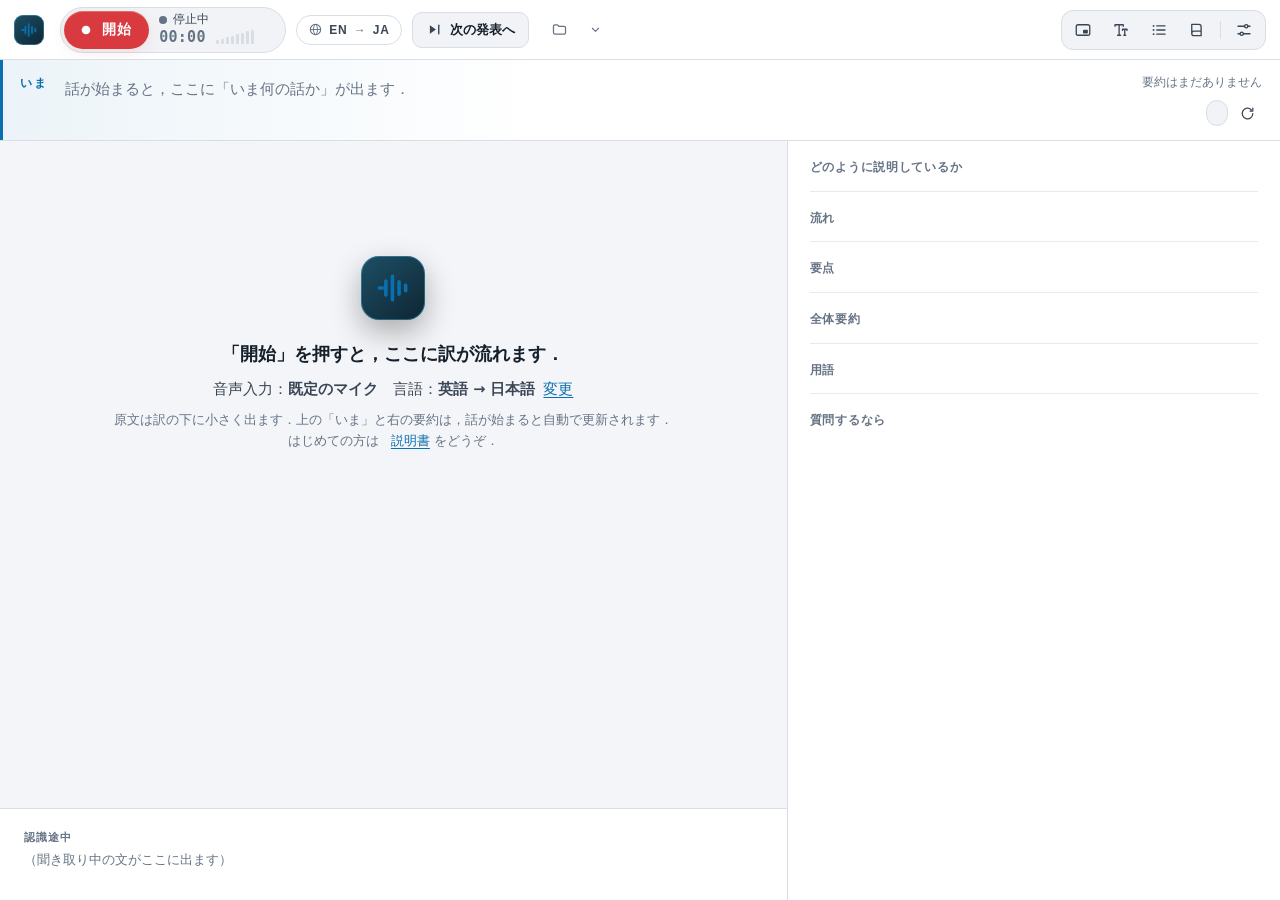
==== index.html @ cdbe47a2 "学会通訳要約ちゃん：最初の公開版 講演・学会発表をその場で音声認識・翻訳・要約する Web アプリ． Chrome 内蔵の音声認識・翻訳・Gemini Nano で動き，補助プログラム（server." ====
<!doctype html>
<html lang="ja">
<head>
<meta charset="utf-8">
<meta name="viewport" content="width=device-width,initial-scale=1">
<meta name="color-scheme" content="light dark">
<title>学会通訳要約ちゃん</title>
<meta name="description" content="講演・学会発表を，その場で音声認識・翻訳・要約する無料の Web アプリ（Chrome 内蔵 AI を利用）">
<link rel="icon" href="data:image/svg+xml,%3Csvg xmlns='http://www.w3.org/2000/svg' viewBox='0 0 32 32'%3E%3Crect width='32' height='32' rx='8' fill='%23131a22'/%3E%3Cpath d='M7 16h2M11 11v10M15 8v16M19 12v8M23 14v4' stroke='%2353c7f0' stroke-width='2.4' stroke-linecap='round'/%3E%3C/svg%3E">
<link rel="stylesheet" href="assets/style.css">
</head>
<body>

<!-- ================= アイコン（自作 SVG．線 1.75・丸い端で統一） ================= -->
<svg width="0" height="0" style="position:absolute" aria-hidden="true">
  <defs>
    <symbol id="i-play" viewBox="0 0 24 24"><circle cx="12" cy="12" r="6.5" fill="currentColor"/></symbol>
    <symbol id="i-stop" viewBox="0 0 24 24"><rect x="6.5" y="6.5" width="11" height="11" rx="2" fill="currentColor"/></symbol>
    <symbol id="i-next" viewBox="0 0 24 24"><path d="M5.5 6v12l8.5-6z" fill="currentColor"/><path d="M18 6v12" stroke="currentColor" stroke-width="2" stroke-linecap="round"/></symbol>
    <symbol id="i-pip" viewBox="0 0 24 24"><rect x="3" y="5" width="18" height="14" rx="2.5" fill="none" stroke="currentColor" stroke-width="1.75"/><rect x="12" y="11.5" width="6.5" height="5" rx="1.2" fill="currentColor"/></symbol>
    <symbol id="i-type" viewBox="0 0 24 24"><path d="M4 7V5h11v2M9.5 5v14M7.5 19h4M14 12.5v-1.5h6v1.5M17 11v8M15.8 19h2.4" fill="none" stroke="currentColor" stroke-width="1.75" stroke-linecap="round" stroke-linejoin="round"/></symbol>
    <symbol id="i-log" viewBox="0 0 24 24"><path d="M9 6.5h11M9 12h11M9 17.5h11" fill="none" stroke="currentColor" stroke-width="1.75" stroke-linecap="round"/><circle cx="4.75" cy="6.5" r="1.25" fill="currentColor"/><circle cx="4.75" cy="12" r="1.25" fill="currentColor"/><circle cx="4.75" cy="17.5" r="1.25" fill="currentColor"/></symbol>
    <symbol id="i-sliders" viewBox="0 0 24 24"><path d="M4 7h9M17 7h3M4 17h3M11 17h9" fill="none" stroke="currentColor" stroke-width="1.75" stroke-linecap="round"/><circle cx="15" cy="7" r="2.2" fill="none" stroke="currentColor" stroke-width="1.75"/><circle cx="9" cy="17" r="2.2" fill="none" stroke="currentColor" stroke-width="1.75"/></symbol>
    <symbol id="i-refresh" viewBox="0 0 24 24"><path d="M19.5 12a7.5 7.5 0 1 1-2.2-5.3M19.5 4.5v4h-4" fill="none" stroke="currentColor" stroke-width="1.75" stroke-linecap="round" stroke-linejoin="round"/></symbol>
    <symbol id="i-folder" viewBox="0 0 24 24"><path d="M3.5 7.5a2 2 0 0 1 2-2h3.6l2 2h7.4a2 2 0 0 1 2 2v7a2 2 0 0 1-2 2h-13a2 2 0 0 1-2-2z" fill="none" stroke="currentColor" stroke-width="1.75" stroke-linejoin="round"/></symbol>
    <symbol id="i-chevron" viewBox="0 0 24 24"><path d="M7 10l5 5 5-5" fill="none" stroke="currentColor" stroke-width="1.75" stroke-linecap="round" stroke-linejoin="round"/></symbol>
    <symbol id="i-close" viewBox="0 0 24 24"><path d="M7 7l10 10M17 7L7 17" fill="none" stroke="currentColor" stroke-width="1.75" stroke-linecap="round"/></symbol>
    <symbol id="i-mic" viewBox="0 0 24 24"><rect x="9" y="3.5" width="6" height="11" rx="3" fill="none" stroke="currentColor" stroke-width="1.75"/><path d="M5.5 11.5a6.5 6.5 0 0 0 13 0M12 18v2.5" fill="none" stroke="currentColor" stroke-width="1.75" stroke-linecap="round"/></symbol>
    <symbol id="i-screen" viewBox="0 0 24 24"><rect x="3" y="4.5" width="18" height="12" rx="2" fill="none" stroke="currentColor" stroke-width="1.75"/><path d="M9 20h6M12 16.5V20" fill="none" stroke="currentColor" stroke-width="1.75" stroke-linecap="round"/></symbol>
    <symbol id="i-chip" viewBox="0 0 24 24"><rect x="7" y="7" width="10" height="10" rx="2" fill="none" stroke="currentColor" stroke-width="1.75"/><path d="M10 3.5V7M14 3.5V7M10 17v3.5M14 17v3.5M3.5 10H7M3.5 14H7M17 10h3.5M17 14h3.5" fill="none" stroke="currentColor" stroke-width="1.5" stroke-linecap="round"/></symbol>
    <symbol id="i-cloud" viewBox="0 0 24 24"><path d="M7.5 18.5a4.5 4.5 0 0 1-.4-9 6 6 0 0 1 11.5 1.8 3.6 3.6 0 0 1-1.1 7.2z" fill="none" stroke="currentColor" stroke-width="1.75" stroke-linejoin="round"/></symbol>
    <symbol id="i-spark" viewBox="0 0 24 24"><path d="M12 3.5l1.9 5.1 5.1 1.9-5.1 1.9-1.9 5.1-1.9-5.1L5 10.5l5.1-1.9z" fill="currentColor"/><path d="M18.5 15.5l.8 2 2 .8-2 .8-.8 2-.8-2-2-.8 2-.8z" fill="currentColor"/></symbol>
    <symbol id="i-reveal" viewBox="0 0 24 24"><path d="M13.5 4.5h6v6M19.5 4.5l-8 8M17.5 13.5v4a2 2 0 0 1-2 2h-9a2 2 0 0 1-2-2v-9a2 2 0 0 1 2-2h4" fill="none" stroke="currentColor" stroke-width="1.75" stroke-linecap="round" stroke-linejoin="round"/></symbol>
    <symbol id="i-down" viewBox="0 0 24 24"><path d="M12 5v14M6.5 13.5L12 19l5.5-5.5" fill="none" stroke="currentColor" stroke-width="1.9" stroke-linecap="round" stroke-linejoin="round"/></symbol>
    <symbol id="i-book" viewBox="0 0 24 24"><path d="M5 4.5h9.5a3 3 0 0 1 3 3v12H8a3 3 0 0 1-3-3z M5 16.5a3 3 0 0 1 3-3h9.5" fill="none" stroke="currentColor" stroke-width="1.75" stroke-linejoin="round"/></symbol>
    <symbol id="i-globe" viewBox="0 0 24 24"><circle cx="12" cy="12" r="8.25" fill="none" stroke="currentColor" stroke-width="1.75"/><path d="M3.75 12h16.5M12 3.75c2.3 2.4 3.4 5.1 3.4 8.25S14.3 17.85 12 20.25C9.7 17.85 8.6 15.15 8.6 12S9.7 6.15 12 3.75z" fill="none" stroke="currentColor" stroke-width="1.5"/></symbol>
    <symbol id="i-plug" viewBox="0 0 24 24"><path d="M9 3.5v4M15 3.5v4M6.5 7.5h11v3a5.5 5.5 0 0 1-11 0zM12 16v4.5" fill="none" stroke="currentColor" stroke-width="1.75" stroke-linecap="round" stroke-linejoin="round"/></symbol>
    <symbol id="i-logo" viewBox="0 0 32 32"><path d="M6 16h2.4M10.8 11v10M15.6 7.5v17M20.4 11.5v9M25.2 14v4" fill="none" stroke="currentColor" stroke-width="2.6" stroke-linecap="round"/></symbol>
  </defs>
</svg>

<!-- ================= 上部バー ================= -->
<header id="bar">
  <div class="brand" title="学会通訳要約ちゃん">
    <span class="brand-mark"><svg><use href="#i-logo"/></svg></span>
    <span class="brand-name">学会通訳要約ちゃん</span>
  </div>

  <!-- 録音機：開始・停止／経過／入力レベル／状態 -->
  <div class="deck" id="recState" role="group" aria-label="認識">
    <button id="btnStart" class="rec-btn" type="button" aria-label="開始">
      <svg class="ico-play"><use href="#i-play"/></svg><svg class="ico-stop"><use href="#i-stop"/></svg>
      <span class="rec-label">開始</span>
    </button>
    <div class="deck-read">
      <span class="deck-top"><span class="dot"></span><span class="state-text" aria-live="polite">停止中</span></span>
      <span class="deck-bottom"><span id="clock" class="clock" title="この発表の記録を始めてからの経過時間">00:00</span>
        <span id="meter" class="meter" aria-hidden="true"><i></i><i></i><i></i><i></i><i></i><i></i><i></i><i></i></span></span>
    </div>
  </div>

  <button id="langPill" class="lang-pill" type="button" title="話される言語 → 翻訳先（クリックで変更）"><svg><use href="#i-globe"/></svg><span class="lp-src">EN</span><span class="lp-arrow">→</span><span class="lp-dst">JA</span></button>

  <button id="btnNext" class="tbtn" type="button" title="今の発表の記録を閉じて，次の発表の記録を始めます（認識は止めません）">
    <svg><use href="#i-next"/></svg><span class="lbl">次の発表へ</span>
  </button>

  <button type="button" id="crumb" class="crumb" popovertarget="popRecord" title="この発表の記録先と題名">
    <svg class="crumb-ico"><use href="#i-folder"/></svg>
    <span class="crumb-text"><span class="crumb-ev"></span><span class="crumb-gr"></span></span>
    <svg class="crumb-chev"><use href="#i-chevron"/></svg>
  </button>

  <div class="spacer"></div>

  <nav class="tools" aria-label="表示とツール">
    <button id="btnPip" type="button" class="tool" title="小窓：常に手前に出る小さな窓（Zoom・Meet の横に置いて使う）"><svg><use href="#i-pip"/></svg><span class="lbl">小窓</span></button>
    <button id="btnView" type="button" class="tool" popovertarget="popView" title="表示：言語と文字の大きさ"><svg><use href="#i-type"/></svg><span class="lbl">表示</span></button>
    <a class="tool" href="logs.html" target="_blank" rel="noopener" title="ログ：これまでの記録を一覧・検索（別のタブ）"><svg><use href="#i-log"/></svg><span class="lbl">ログ</span></a>
    <a class="tool" href="guide.html" target="_blank" rel="noopener" title="説明書：使い方と準備（別のタブ）"><svg><use href="#i-book"/></svg><span class="lbl">説明書</span></a>
    <span class="tools-sep" aria-hidden="true"></span>
    <button id="btnSettings" type="button" class="tool" title="設定：音声入力・認識・要約"><svg><use href="#i-sliders"/></svg><span class="lbl">設定</span></button>
  </nav>
</header>

<!-- 表示 -->
<div id="popView" popover class="pop">
  <div class="pop-head">表示</div>
  <div class="pop-sec">
    <div class="pop-label">言語</div>
    <div class="seg" role="radiogroup" aria-label="表示する言語">
      <label><input type="radio" name="show" value="both"><span>訳＋原文</span></label>
      <label><input type="radio" name="show" value="ja"><span>訳だけ</span></label>
      <label><input type="radio" name="show" value="en"><span>原文だけ</span></label>
    </div>
  </div>
  <div class="pop-sec">
    <div class="pop-label">文字の大きさ</div>
    <label class="slider"><span>書き起こし</span><input id="rngFont" type="range" min="16" max="40" step="1"><output id="outFont"></output></label>
    <label class="slider"><span>要約</span><input id="rngSum" type="range" min="13" max="22" step="1"><output id="outSum"></output></label>
    <label class="slider"><span>小窓</span><input id="rngPip" type="range" min="14" max="36" step="1"><output id="outPip"></output></label>
  </div>
</div>

<!-- この発表の記録 -->
<div id="popRecord" popover class="pop wide">
  <div class="pop-head">この発表の記録</div>
  <div class="pop-sec">
    <label class="field"><span>学会・イベント</span><input id="mEvent" list="dlEvents" placeholder="例：Interspeech 2026（空なら「未分類」）" autocomplete="off"></label>
    <label class="field"><span>セッション</span><input id="mGroup" list="dlGroups" placeholder="例：Session A3（空でもかまいません）" autocomplete="off"></label>
    <label class="field"><span>発表の題名</span><input id="mTitle" placeholder="空なら要約から自動で付きます" autocomplete="off"></label>
    <datalist id="dlEvents"></datalist><datalist id="dlGroups"></datalist>
    <p class="hint">学会とセッションは「次の発表へ」で次の記録に引き継がれます．保存先は sessions/学会/セッション/ です．</p>
  </div>
  <div class="pop-sec meta-row">
    <div><span class="k">記録ID</span><span id="recId" class="v mono"></span></div>
    <div><span class="k">保存</span><span id="recSaved" class="v">まだ保存していません</span></div>
  </div>
  <div class="pop-foot">
    <button type="button" class="tbtn ghost" id="btnFolder"><svg><use href="#i-reveal"/></svg>Finder で表示</button>
    <a class="tbtn ghost" href="logs.html" target="_blank" rel="noopener"><svg><use href="#i-log"/></svg>ログを見る</a>
  </div>
</div>

<!-- 設定 -->
<dialog id="dlgSettings" aria-labelledby="dlgTitle">
  <form method="dialog">
    <header class="dlg-head">
      <h2 id="dlgTitle">設定</h2>
      <button class="icon-btn" value="close" aria-label="閉じる"><svg><use href="#i-close"/></svg></button>
    </header>
    <div class="dlg-body">
      <section class="set">
        <h3>音声入力</h3>
        <div class="cards two">
          <label class="card-opt"><input type="radio" name="src" value="mic">
            <span class="co-ico"><svg><use href="#i-mic"/></svg></span>
            <span class="co-main"><b>マイク</b><small>会場の講演を，この Mac のマイクで聞く</small>
              <select id="selDevice" aria-label="使うマイク"><option value="">既定のマイク</option></select></span>
          </label>
          <label class="card-opt"><input type="radio" name="src" value="tab">
            <span class="co-ico"><svg><use href="#i-screen"/></svg></span>
            <span class="co-main"><b>タブ・画面の音声</b><small>Meet・Zoom（ブラウザ版）など．開始時に共有するタブを選び，「タブの音声も共有」をオンに</small></span>
          </label>
        </div>
      </section>

      <section class="set">
        <h3>言語</h3>
        <div class="lang-row">
          <label class="field"><span>話される言語（音声認識）</span><select id="selSrc"></select></label>
          <span class="lang-arrow" aria-hidden="true">→</span>
          <label class="field"><span>翻訳先</span><select id="selDst"></select></label>
        </div>
        <p class="hint">日本語の発表で要約だけ欲しいときは，話される言語を「日本語」，翻訳先を「翻訳しない」にします．</p>
      </section>

      <section class="set">
        <h3>音声認識</h3>
        <div class="seg big" role="radiogroup" aria-label="音声認識">
          <label><input type="radio" name="recog" value="local"><span><svg><use href="#i-chip"/></svg>端末内<small>オフライン・音声を外に出さない</small></span></label>
          <label><input type="radio" name="recog" value="cloud"><span><svg><use href="#i-cloud"/></svg>クラウド<small>Google・ネットが必要</small></span></label>
        </div>
      </section>

      <section class="set">
        <h3>文の区切り方</h3>
        <div class="seg big" role="radiogroup" aria-label="文の区切り方">
          <label><input type="radio" name="mode" value="continuous"><span>連続<small>長い文も取りこぼしにくい（おすすめ）</small></span></label>
          <label><input type="radio" name="mode" value="restart"><span>1 文ごと<small>確定は速いが，長い文が切れやすい</small></span></label>
        </div>
      </section>

      <section class="set">
        <h3>要約エンジン</h3>
        <div id="engineList" class="engines" role="radiogroup" aria-label="要約エンジン"></div>
        <p class="hint">ローカル LLM は選んだときだけ読み込み，使わなくなって 10 分でメモリから外します．Claude がネットにつながらないときは，その回だけローカル LLM で要約します．</p>
      </section>

      <section class="set" id="setHelper">
        <h3>補助プログラム（Claude・ローカル LLM・フォルダ保存）</h3>
        <div class="helper-row">
          <span class="helper-state" id="helperState"><span class="dot"></span><span class="hs-text">確認していません</span></span>
          <button type="button" class="tbtn" id="btnHelper"><svg><use href="#i-plug"/></svg>接続を確認</button>
          <a class="link" href="guide.html#helper" target="_blank" rel="noopener">準備のしかた</a>
        </div>
        <p class="hint">この Mac で補助プログラムを動かすと，Claude（サブスク）やローカル LLM で要約し，記録をフォルダに保存できます．無くても，Chrome 内蔵 AI での要約とブラウザ内への保存で使えます．</p>
      </section>

      <section class="set">
        <h3>要約の更新間隔</h3>
        <div class="seg" role="radiogroup" aria-label="要約の更新間隔">
          <label><input type="radio" name="interval" value="20"><span>20 秒</span></label>
          <label><input type="radio" name="interval" value="40"><span>40 秒</span></label>
          <label><input type="radio" name="interval" value="90"><span>90 秒</span></label>
          <label><input type="radio" name="interval" value="0"><span>手動</span></label>
        </div>
      </section>
    </div>
    <footer class="dlg-foot">
      <p class="hint" id="settingsNote">音声入力・言語・認識・区切りの変更は，閉じたときに認識を作り直して反映します．<br><span class="credit">開発者：さよなりω/(大学教員)西村良太</span></p>
      <button class="tbtn primary" value="ok">完了</button>
    </footer>
  </form>
</dialog>

<!-- ================= いまの話題（常に同じ位置） ================= -->
<section id="topic" aria-label="いま話されていること">
  <div class="topic-head">
    <span class="topic-label">いま</span>
    <span id="sPhase" class="phase"></span>
    <span id="topicTag" class="tag"></span>
  </div>
  <div class="topic-main">
    <div id="sNow" class="topic-now"></div>
    <ol id="flowMini" class="flow-mini" aria-label="ここまでの流れ"></ol>
  </div>
  <div class="topic-side">
    <span id="sumState" class="sum-state" role="status" aria-live="polite">要約はまだありません</span>
    <div class="topic-tools">
      <button type="button" id="engineChip" class="chip" title="要約に使っているエンジン（クリックで設定）"></button>
      <button type="button" class="icon-btn" id="btnSumNow" title="今すぐ要約を作り直す" aria-label="要約を今すぐ更新"><svg><use href="#i-refresh"/></svg></button>
    </div>
  </div>
</section>

<!-- 幅が狭いときだけ出る切り替え -->
<nav id="tabs" role="tablist" aria-label="表示の切り替え">
  <button type="button" role="tab" data-pane="left" aria-selected="true">書き起こし</button>
  <button type="button" role="tab" data-pane="right" aria-selected="false">要約</button>
</nav>

<main data-pane="left">
  <!-- ================= 書き起こし ================= -->
  <section id="left" aria-label="書き起こしと翻訳">
    <div id="notice" hidden><span class="notice-text"></span><button type="button" class="tbtn small notice-action" hidden></button><button type="button" class="notice-close icon-btn" aria-label="閉じる"><svg><use href="#i-close"/></svg></button></div>
    <div id="log">
      <div id="empty" class="empty">
        <div class="empty-mark"><svg><use href="#i-logo"/></svg></div>
        <p class="empty-lead">「開始」を押すと，ここに訳が流れます．</p>
        <p class="empty-src">音声入力：<b id="emptyInput">既定のマイク</b>　言語：<b id="emptyLang">英語 → 日本語</b><button type="button" class="link" id="emptySettings">変更</button></p>
        <p class="hint">原文は訳の下に小さく出ます．上の「いま」と右の要約は，話が始まると自動で更新されます．<br>はじめての方は <a class="link" href="guide.html" target="_blank" rel="noopener">説明書</a> をどうぞ．</p>
      </div>
    </div>
    <button type="button" id="jump" hidden><svg><use href="#i-down"/></svg>最新へ<span id="jumpCount"></span></button>
    <div id="interim" aria-hidden="true">
      <span class="interim-label">認識途中</span>
      <div class="interim-body"><div class="ja"></div><div class="en"></div></div>
    </div>
  </section>

  <!-- ================= 要約の詳細 ================= -->
  <aside id="right" aria-label="要約">
    <header id="talk">
      <div><span id="sKind" class="kind"></span></div>
      <h1 id="sTitle"></h1>
      <div id="sSpeaker" class="speaker"></div>
    </header>
    <nav id="toc" aria-label="要約の項目"></nav>
    <section class="sec" id="secHow"><h2>どのように説明しているか</h2><p id="sHow"></p></section>
    <section class="sec" id="secFlow"><h2>流れ</h2><ol id="sFlow" class="flow"></ol></section>
    <section class="sec" id="secPoints"><h2>要点</h2><ul id="sPoints" class="points"></ul></section>
    <section class="sec" id="secOverall"><h2>全体要約</h2><p id="sOverall"></p></section>
    <section class="sec" id="secTerms"><h2>用語</h2><dl id="sTerms" class="terms"></dl></section>
    <section class="sec" id="secQuestions"><h2>質問するなら</h2><ul id="sQuestions" class="points"></ul></section>
  </aside>
</main>

<!-- ================= 小窓（Document Picture-in-Picture に移して使う） ================= -->
<div id="mini" hidden>
  <div class="mini-bar">
    <span class="mini-state"><span class="dot"></span><span class="mini-state-text">停止中</span></span>
    <span class="mini-clock"></span>
    <span class="spacer"></span>
    <button type="button" class="icon-btn mini-font" data-d="-2" aria-label="文字を小さく" title="文字を小さく"><b>A−</b></button>
    <button type="button" class="icon-btn mini-font" data-d="2" aria-label="文字を大きく" title="文字を大きく"><b>A＋</b></button>
    <button type="button" class="tbtn small mini-start"><svg class="ico-play"><use href="#i-play"/></svg><svg class="ico-stop"><use href="#i-stop"/></svg><span class="mini-start-label">開始</span></button>
  </div>
  <div class="mini-topic"><span class="phase mini-phase"></span><span class="mini-now"></span></div>
  <div class="mini-lines"></div>
  <div class="mini-interim"><div class="mini-interim-in"></div></div>
</div>

<script src="/jimakuChan/v2/js/recognizer.js"></script>
<script src="/jimakuChan/v2/js/mic.js"></script>
<script src="assets/store.js"></script>
<script src="assets/app.js"></script>
</body>
</html>
---- assets/style.css ----
/* =====================================================================
   学会通訳要約ちゃん — 画面のスタイル
   方針：暗い会場で使う「放送卓・録音機」のような道具．情報は静かに，操作ははっきり．
   ===================================================================== */

/* ---------------------------------------------------------------- 色・大きさ・書体 */
:root {
  color-scheme: dark;
  --bg: #0b0e12; --surface: #12161c; --surface-2: #181d25; --surface-3: #212833;
  --line: #262e39; --line-soft: #1c232c;
  --fg: #e2e7ed; --fg-2: #b2bcc8; --muted: #7f8b9a; --en: #93a3b5;
  --accent: #53c7f0; --accent-ink: #032231; --accent-soft: rgba(83, 199, 240, .12);
  --rec: #ff5a5f; --rec-soft: rgba(255, 90, 95, .16); --rec-ink: #ffffff;
  --interim: #f0c36a; --ok: #3ccf8e; --warn: #ffb547; --err: #ff6b6b;
  --shadow-pop: 0 18px 48px rgba(0, 0, 0, .5), 0 2px 6px rgba(0, 0, 0, .3);
  --tr-size: 22px; --sum-size: 15px; --pip-size: 20px; --topic-size: 19px;
  --r-sm: 8px; --r: 10px; --r-lg: 14px;
  --font-ui: "Avenir Next", "Hiragino Sans", "Hiragino Kaku Gothic ProN", "Noto Sans JP", system-ui, sans-serif;
  --font-ja: "Hiragino Sans", "Hiragino Kaku Gothic ProN", "Noto Sans JP", system-ui, sans-serif;
  --font-en: "Avenir Next", -apple-system, "Helvetica Neue", Arial, sans-serif;
  --font-mono: "SF Mono", ui-monospace, Menlo, Consolas, monospace;
  --ease: cubic-bezier(.2, .7, .2, 1);
}
@media (prefers-color-scheme: light) {
  :root {
    color-scheme: light;
    --bg: #f3f5f8; --surface: #ffffff; --surface-2: #f1f3f6; --surface-3: #e7ebf0;
    --line: #d8dee6; --line-soft: #e7ebf0;
    --fg: #16202b; --fg-2: #3a4655; --muted: #667385; --en: #56687c;
    --accent: #0a6fae; --accent-ink: #ffffff; --accent-soft: rgba(10, 111, 174, .08);
    --rec: #d93a3f; --rec-soft: rgba(217, 58, 63, .1);
    --interim: #9a5b00; --ok: #16864d; --warn: #9a5800; --err: #c42b2b;
    --shadow-pop: 0 18px 48px rgba(20, 30, 45, .18), 0 2px 6px rgba(20, 30, 45, .08);
  }
}

* { box-sizing: border-box; }
html, body { margin: 0; height: 100%; }
body {
  background: var(--bg); color: var(--fg); font-family: var(--font-ui);
  height: 100dvh; overflow: hidden;
  display: grid; grid-template-rows: auto auto auto minmax(0, 1fr); grid-template-columns: minmax(0, 1fr);
  -webkit-font-smoothing: antialiased;
}
#bar { grid-row: 1; } #topic { grid-row: 2; } #tabs { grid-row: 3; } main { grid-row: 4; }
button, select, input { font: inherit; color: inherit; }
svg { width: 18px; height: 18px; flex: none; }
:where(button, select, input, a, summary, label, [tabindex]):focus-visible { outline: 2px solid var(--accent); outline-offset: 2px; border-radius: var(--r-sm); }
.spacer { flex: 1; }
.hint { color: var(--muted); font-size: 12.5px; line-height: 1.65; margin: 8px 0 0; }
.link { background: none; border: 0; padding: 0 0 0 8px; color: var(--accent); cursor: pointer; font-size: inherit; text-decoration: underline; text-underline-offset: 3px; }
.mono { font-family: var(--font-mono); font-size: .95em; }
[hidden] { display: none !important; }

/* ---------------------------------------------------------------- ボタンの基本形 */
.tbtn {
  display: inline-flex; align-items: center; gap: 7px; height: 36px; padding: 0 13px;
  border-radius: var(--r); border: 1px solid var(--line); background: var(--surface-2); color: var(--fg);
  font-size: 13px; font-weight: 600; white-space: nowrap; cursor: pointer; text-decoration: none;
  transition: background .12s var(--ease), border-color .12s var(--ease), transform .06s;
}
.tbtn:hover { background: var(--surface-3); }
.tbtn:active { transform: translateY(1px); }
.tbtn svg { width: 17px; height: 17px; color: var(--fg-2); }
.tbtn.primary { background: var(--accent); border-color: var(--accent); color: var(--accent-ink); }
.tbtn.primary:hover { filter: brightness(1.08); }
.tbtn.ghost { background: transparent; }
.tbtn.ghost:hover { background: var(--surface-2); }
.tbtn.small { height: 28px; padding: 0 10px; font-size: 12px; border-radius: var(--r-sm); }
.tbtn:disabled { opacity: .45; cursor: default; }
.icon-btn {
  display: inline-grid; place-items: center; width: 30px; height: 30px; padding: 0; border: 0; border-radius: var(--r-sm);
  background: transparent; color: var(--fg-2); cursor: pointer; transition: background .12s;
}
.icon-btn:hover { background: var(--surface-3); color: var(--fg); }
.icon-btn:disabled { opacity: .4; cursor: default; }
.icon-btn b { font-size: 12px; font-weight: 700; }

/* ---------------------------------------------------------------- 上部バー */
#bar {
  display: flex; align-items: center; gap: 10px; height: 60px; padding: 0 14px; min-width: 0; overflow: hidden;
  background: var(--surface); border-bottom: 1px solid var(--line);
}
#bar > * { flex: none; }
#bar > .spacer { flex: 1 1 0; min-width: 0; }
#bar > .crumb { flex: 0 1 auto; min-width: 90px; }
.brand { display: flex; align-items: center; gap: 9px; margin-right: 6px; user-select: none; }
.brand-mark {
  display: grid; place-items: center; width: 30px; height: 30px; border-radius: 9px;
  background: linear-gradient(140deg, #1d4f66, #0e2633); color: var(--accent);
  box-shadow: inset 0 0 0 1px rgba(83, 199, 240, .35);
}
.brand-mark svg { width: 22px; height: 22px; }
.brand-name { font-size: 13.5px; font-weight: 700; letter-spacing: .03em; white-space: nowrap; }

/* 録音機（開始・停止／状態／経過／入力レベル） */
.deck {
  display: flex; align-items: center; gap: 10px; height: 46px; padding: 3px 14px 3px 3px;
  border-radius: 999px; background: var(--surface-2); border: 1px solid var(--line);
  transition: box-shadow .3s var(--ease), border-color .3s;
}
[data-rec="listening"] .deck { border-color: color-mix(in srgb, var(--rec) 55%, var(--line)); box-shadow: 0 0 0 3px var(--rec-soft); }
.rec-btn {
  flex: none; white-space: nowrap;
  display: inline-flex; align-items: center; gap: 8px; height: 38px; padding: 0 18px 0 14px; border-radius: 999px;
  border: 0; background: var(--rec); color: var(--rec-ink); font-size: 14px; font-weight: 700; letter-spacing: .04em; cursor: pointer;
  box-shadow: 0 1px 0 rgba(255, 255, 255, .25) inset, 0 4px 14px var(--rec-soft); transition: transform .06s, filter .12s, background .2s;
}
.rec-btn:hover { filter: brightness(1.06); }
.rec-btn:active { transform: scale(.98); }
.rec-btn svg { width: 16px; height: 16px; }
.rec-btn .ico-stop { display: none; }
[data-rec="listening"] .rec-btn { background: var(--surface-3); color: var(--fg); box-shadow: inset 0 0 0 1px var(--line); }
[data-rec="listening"] .rec-btn .ico-play { display: none; }
[data-rec="listening"] .rec-btn .ico-stop { display: block; color: var(--rec); }
[data-rec="preparing"] .rec-btn { background: var(--surface-3); color: var(--fg-2); cursor: progress; box-shadow: none; }
.deck-read { display: grid; gap: 1px; min-width: 112px; line-height: 1.2; }
.deck-top { display: flex; align-items: center; gap: 6px; font-size: 11.5px; color: var(--fg-2); white-space: nowrap; max-width: 15em; overflow: hidden; text-overflow: ellipsis; }
.deck-bottom { display: flex; align-items: center; gap: 10px; }
.clock { font-family: var(--font-mono); font-size: 15px; font-weight: 600; letter-spacing: .02em; font-variant-numeric: tabular-nums; }
body:not([data-rec="listening"]) .clock { color: var(--muted); }
.dot { width: 8px; height: 8px; border-radius: 50%; background: var(--muted); flex: none; }
[data-rec="preparing"] .dot { background: var(--warn); animation: pulse 1s infinite; }
[data-rec="listening"] .dot { background: var(--rec); animation: pulse 1.6s infinite; }
[data-rec="error"] .dot { background: var(--err); }
@keyframes pulse { 50% { opacity: .3; } }
.meter { display: flex; align-items: flex-end; gap: 2px; height: 14px; }
.meter i { display: block; width: 3px; border-radius: 1px; background: var(--line); transition: background .08s; }
.meter i:nth-child(1) { height: 4px; } .meter i:nth-child(2) { height: 5px; } .meter i:nth-child(3) { height: 6.5px; } .meter i:nth-child(4) { height: 8px; }
.meter i:nth-child(5) { height: 9.5px; } .meter i:nth-child(6) { height: 11px; } .meter i:nth-child(7) { height: 12.5px; } .meter i:nth-child(8) { height: 14px; }
.meter i.on { background: var(--ok); }
.meter i.on:nth-child(n+7) { background: var(--warn); }

.lang-pill {
  display: inline-flex; align-items: center; gap: 6px; height: 30px; padding: 0 11px; border-radius: 999px; cursor: pointer;
  border: 1px solid var(--line); background: transparent; color: var(--fg-2);
  font-family: var(--font-en); font-size: 12px; font-weight: 700; letter-spacing: .08em;
}
.lang-pill svg { width: 15px; height: 15px; color: var(--muted); }
.lang-pill:hover { border-color: var(--accent); color: var(--fg); }
.lp-arrow { color: var(--muted); font-weight: 400; }
.lang-pill.no-tr .lp-dst { color: var(--muted); font-weight: 400; letter-spacing: 0; font-family: var(--font-ui); }

.crumb {
  display: inline-flex; align-items: center; gap: 7px; height: 36px; max-width: 24em; padding: 0 10px 0 11px; border-radius: var(--r);
  border: 1px solid transparent; background: transparent; cursor: pointer; color: var(--fg); min-width: 0;
}
.crumb:hover, .crumb:popover-open, .crumb[aria-expanded="true"] { background: var(--surface-2); border-color: var(--line); }
.crumb-ico { width: 17px; height: 17px; color: var(--muted); }
.crumb-text { display: flex; align-items: baseline; gap: 6px; min-width: 0; font-size: 13px; white-space: nowrap; overflow: hidden; }
.crumb-ev { font-weight: 600; overflow: hidden; text-overflow: ellipsis; }
.crumb-gr { color: var(--muted); overflow: hidden; text-overflow: ellipsis; }
.crumb-gr:not(:empty)::before { content: "›"; margin-right: 6px; }
.crumb.unset .crumb-ev { color: var(--muted); font-weight: 400; }
.crumb-chev { width: 15px; height: 15px; color: var(--muted); }

.tools { display: flex; align-items: center; gap: 2px; padding: 3px; border-radius: 12px; background: var(--surface-2); border: 1px solid var(--line); }
.tool {
  display: inline-flex; align-items: center; gap: 6px; height: 32px; padding: 0 11px; border-radius: 9px; border: 0;
  background: transparent; color: var(--fg-2); font-size: 12.5px; font-weight: 600; cursor: pointer; text-decoration: none; white-space: nowrap;
  transition: background .12s, color .12s;
}
.tool:hover { background: var(--surface-3); color: var(--fg); }
.tool.on, .tool:popover-open, .tool[aria-expanded="true"] { background: var(--accent-soft); color: var(--accent); }
.tool svg { width: 18px; height: 18px; }
.tools-sep { width: 1px; height: 18px; background: var(--line); margin: 0 3px; }

/* ---------------------------------------------------------------- メニュー（popover） */
.pop {
  inset: auto; margin: 8px 0 0; padding: 0; width: 320px;
  background: var(--surface); color: var(--fg); border: 1px solid var(--line); border-radius: var(--r-lg);
  box-shadow: var(--shadow-pop); font-size: 13.5px; overflow: hidden;
  opacity: 1; transform: none; transition: opacity .14s var(--ease), transform .14s var(--ease), overlay .14s allow-discrete, display .14s allow-discrete;
}
@starting-style { .pop:popover-open { opacity: 0; transform: translateY(-4px) scale(.985); } }
.pop.wide { width: 380px; }
#btnView { anchor-name: --view; }
#crumb { anchor-name: --record; }
#popView { position-anchor: --view; position-area: bottom span-left; }
#popRecord { position-anchor: --record; position-area: bottom span-right; }
.pop-head { padding: 14px 16px 6px; font-size: 13px; font-weight: 700; }
.pop-sec { padding: 10px 16px 12px; }
.pop-sec + .pop-sec { border-top: 1px solid var(--line-soft); }
.pop-label { font-size: 11.5px; font-weight: 700; color: var(--muted); margin-bottom: 8px; letter-spacing: .04em; }
.pop-foot { display: flex; gap: 8px; padding: 12px 16px; background: var(--surface-2); border-top: 1px solid var(--line-soft); }
.slider { display: grid; grid-template-columns: 6.5em 1fr 2.2em; align-items: center; gap: 10px; margin: 6px 0; color: var(--fg-2); font-size: 13px; }
.slider input { accent-color: var(--accent); width: 100%; }
.slider output { font-family: var(--font-mono); font-size: 12px; color: var(--muted); text-align: right; }
.meta-row { display: grid; grid-template-columns: auto 1fr; gap: 6px 16px; font-size: 12.5px; }
.meta-row > div { display: contents; }
.meta-row .k { color: var(--muted); }
.meta-row .v { color: var(--fg-2); }
#recSaved.err { color: var(--err); }

/* 入力欄 */
.field { display: grid; gap: 5px; margin-bottom: 12px; font-size: 13px; }
.field > span { color: var(--fg-2); font-weight: 600; font-size: 12.5px; }
.field input, .field select, .card-opt select {
  height: 36px; padding: 0 10px; border-radius: 9px; background: var(--surface-2); border: 1px solid var(--line); color: var(--fg); width: 100%;
}
.field input:focus, .field select:focus { border-color: var(--accent); outline: none; box-shadow: 0 0 0 3px var(--accent-soft); }

/* 切り替え（segmented control） */
.seg { display: flex; gap: 2px; padding: 3px; border-radius: var(--r); background: var(--surface-2); border: 1px solid var(--line); }
.seg label { flex: 1; min-width: 0; }
.seg input { position: absolute; opacity: 0; pointer-events: none; }
.seg span {
  display: flex; align-items: center; justify-content: center; gap: 6px; height: 30px; padding: 0 8px; border-radius: 7px;
  font-size: 13px; color: var(--fg-2); cursor: pointer; white-space: nowrap; transition: background .12s, color .12s;
}
.seg span:hover { color: var(--fg); }
.seg input:checked + span { background: var(--surface); color: var(--fg); font-weight: 700; box-shadow: 0 1px 3px rgba(0, 0, 0, .25), inset 0 0 0 1px var(--line); }
.seg input:focus-visible + span { outline: 2px solid var(--accent); outline-offset: -2px; }
.seg.big span { height: auto; display: grid; grid-template-columns: auto 1fr; justify-content: start; align-items: center; gap: 2px 8px; padding: 10px 12px; text-align: left; white-space: normal; font-size: 14px; }
.seg.big span svg { grid-row: span 2; width: 20px; height: 20px; color: var(--muted); }
.seg.big span small { grid-column: 2; font-size: 11.5px; color: var(--muted); font-weight: 400; }
.seg.big span:not(:has(svg)) small { grid-column: 1 / -1; }
.seg.big input:checked + span svg { color: var(--accent); }

/* ---------------------------------------------------------------- 設定（dialog） */
dialog {
  width: min(680px, calc(100vw - 32px)); max-height: min(88vh, 860px); padding: 0; border: 1px solid var(--line); border-radius: 18px;
  background: var(--surface); color: var(--fg); box-shadow: var(--shadow-pop); overflow: hidden;
  opacity: 1; transform: none; transition: opacity .16s var(--ease), transform .16s var(--ease), overlay .16s allow-discrete, display .16s allow-discrete;
}
@starting-style { dialog[open] { opacity: 0; transform: translateY(8px) scale(.985); } }
dialog[open] { display: flex; }
dialog form { display: flex; flex-direction: column; min-height: 0; width: 100%; }
dialog::backdrop { background: rgba(4, 7, 10, .55); backdrop-filter: blur(2px); }
.dlg-head { display: flex; align-items: center; justify-content: space-between; padding: 18px 22px 8px; }
.dlg-head h2 { margin: 0; font-size: 17px; letter-spacing: .02em; }
.dlg-body { overflow-y: auto; padding: 0 22px 8px; min-height: 0; }
.set { padding: 14px 0 16px; }
.set + .set { border-top: 1px solid var(--line-soft); }
.set h3 { margin: 0 0 10px; font-size: 12px; font-weight: 700; color: var(--muted); letter-spacing: .06em; }
.dlg-foot { display: flex; align-items: flex-end; justify-content: space-between; gap: 16px; padding: 14px 22px 18px; border-top: 1px solid var(--line-soft); background: var(--surface-2); }
.dlg-foot .hint { margin: 0; }
.credit { display: inline-block; margin-top: 4px; color: var(--muted); }

.cards { display: grid; gap: 10px; }
.cards.two { grid-template-columns: 1fr 1fr; }
.card-opt {
  position: relative; display: grid; grid-template-columns: 38px 1fr; gap: 12px; padding: 13px; border-radius: 12px; cursor: pointer;
  border: 1px solid var(--line); background: var(--surface-2); transition: border-color .12s, background .12s;
}
.card-opt:hover { border-color: color-mix(in srgb, var(--accent) 40%, var(--line)); }
.card-opt input[type="radio"] { position: absolute; opacity: 0; pointer-events: none; }
.card-opt:has(input[type="radio"]:checked) { border-color: var(--accent); background: var(--accent-soft); }
.card-opt:has(input[type="radio"]:focus-visible) { outline: 2px solid var(--accent); outline-offset: 2px; }
.co-ico { display: grid; place-items: center; width: 38px; height: 38px; border-radius: 10px; background: var(--surface-3); color: var(--fg-2); }
.card-opt:has(input:checked) .co-ico { background: var(--accent); color: var(--accent-ink); }
.co-ico svg { width: 20px; height: 20px; }
.co-main { display: grid; gap: 3px; min-width: 0; }
.co-main b { font-size: 14px; }
.co-main small { font-size: 12px; color: var(--muted); line-height: 1.55; }
.co-main select { margin-top: 6px; }

.lang-row { display: grid; grid-template-columns: 1fr auto 1fr; align-items: end; gap: 10px; }
.lang-row .field { margin: 0; }
.lang-arrow { padding-bottom: 8px; color: var(--muted); font-size: 18px; }

.engines { display: grid; gap: 8px; }
.eng-group { font-size: 11.5px; color: var(--muted); font-weight: 700; margin: 8px 2px 0; letter-spacing: .04em; }
.eng {
  position: relative; display: grid; grid-template-columns: 18px 1fr auto; align-items: center; gap: 12px; padding: 11px 13px; border-radius: 12px;
  border: 1px solid var(--line); background: var(--surface-2); cursor: pointer; transition: border-color .12s, background .12s;
}
.eng:hover { border-color: color-mix(in srgb, var(--accent) 40%, var(--line)); }
.eng input { position: absolute; opacity: 0; pointer-events: none; }
.eng .radio { width: 18px; height: 18px; border-radius: 50%; border: 2px solid var(--line); display: grid; place-items: center; }
.eng:has(input:checked) { border-color: var(--accent); background: var(--accent-soft); }
.eng:has(input:checked) .radio { border-color: var(--accent); }
.eng:has(input:checked) .radio::after { content: ""; width: 8px; height: 8px; border-radius: 50%; background: var(--accent); }
.eng:has(input:disabled) { opacity: .45; cursor: not-allowed; }
.eng:has(input:focus-visible) { outline: 2px solid var(--accent); outline-offset: 2px; }
.eng-main { display: grid; gap: 2px; min-width: 0; }
.eng-main b { font-size: 14px; }
.eng-main small { font-size: 12px; color: var(--muted); }
.badges { display: flex; flex-wrap: wrap; justify-content: flex-end; gap: 4px; }
.badge { font-size: 11px; font-weight: 700; padding: 1px 8px; border-radius: 999px; border: 1px solid var(--line); color: var(--fg-2); white-space: nowrap; }
.badge.free { color: var(--ok); border-color: color-mix(in srgb, var(--ok) 50%, transparent); }
.badge.paid { color: var(--warn); border-color: color-mix(in srgb, var(--warn) 50%, transparent); }
.badge.off { color: var(--accent); border-color: color-mix(in srgb, var(--accent) 45%, transparent); }

.helper-row { display: flex; align-items: center; gap: 12px; flex-wrap: wrap; }
.helper-state { display: inline-flex; align-items: center; gap: 7px; font-size: 13px; color: var(--fg-2); min-width: 12em; }
.helper-state.ok .dot { background: var(--ok); }
.helper-state.ng .dot { background: var(--muted); }
.helper-state.busy .dot { background: var(--warn); animation: pulse 1s infinite; }

/* ---------------------------------------------------------------- いまの話題 */
#topic {
  position: relative; display: grid; grid-template-columns: auto minmax(0, 1fr) auto; align-items: start; gap: 6px 18px;
  padding: 13px 18px 12px 20px; border-bottom: 1px solid var(--line);
  background: linear-gradient(90deg, var(--accent-soft), transparent 42%), var(--surface);
}
#topic::before { content: ""; position: absolute; left: 0; top: 0; bottom: 0; width: 3px; background: var(--accent); }
#topic.stale::before { background: var(--line); }
#topic.stale { background: var(--surface); }
.topic-head { display: flex; flex-direction: column; align-items: flex-start; gap: 5px; padding-top: 3px; }
.topic-label { font-size: 11.5px; font-weight: 800; color: var(--accent); letter-spacing: .14em; }
#topic.stale .topic-label { color: var(--muted); }
.phase:not(:empty) { font-size: 11.5px; color: var(--accent); background: var(--accent-soft); border: 1px solid color-mix(in srgb, var(--accent) 55%, transparent); border-radius: 999px; padding: 0 9px; white-space: nowrap; max-width: 16em; overflow: hidden; text-overflow: ellipsis; }
.tag:not(:empty) { font-size: 11px; color: var(--muted); border: 1px solid var(--line); border-radius: 999px; padding: 0 8px; white-space: nowrap; }
.topic-main { min-width: 0; }
.topic-now { font-family: var(--font-ja); font-size: var(--topic-size); font-weight: 600; line-height: 1.55; }
.topic-now:empty::before { content: "話が始まると，ここに「いま何の話か」が出ます．"; color: var(--muted); font-weight: 400; font-size: 15px; }
#topic.stale .topic-now { color: var(--muted); }
#topic.flash .topic-now { animation: freshbg 2.4s var(--ease); border-radius: 6px; }
.flow-mini { display: flex; flex-wrap: wrap; gap: 2px 8px; list-style: none; margin: 5px 0 0; padding: 0; font-size: 12.5px; color: var(--muted); }
.flow-mini:empty { display: none; }
.flow-mini li + li::before { content: "›"; margin-right: 8px; opacity: .7; }
.flow-mini li:last-child { color: var(--accent); font-weight: 700; }
.topic-side { display: flex; flex-direction: column; align-items: flex-end; gap: 7px; padding-top: 1px; }
.topic-tools { display: flex; align-items: center; gap: 4px; }
.sum-state { font-size: 12px; color: var(--muted); white-space: nowrap; font-variant-numeric: tabular-nums; }
.sum-state.busy::before { content: ""; display: inline-block; width: 7px; height: 7px; margin-right: 6px; border-radius: 50%; background: var(--accent); animation: pulse 1s infinite; vertical-align: 1px; }
.sum-state.err { color: var(--err); white-space: normal; max-width: 24em; text-align: right; }
.chip {
  display: inline-flex; align-items: center; gap: 6px; height: 26px; padding: 0 10px; border-radius: 999px; cursor: pointer;
  background: var(--surface-2); border: 1px solid var(--line); color: var(--fg-2); font-size: 12px; font-weight: 600; white-space: nowrap;
}
.chip:hover { border-color: var(--accent); color: var(--fg); }
.chip .yen { color: var(--ok); font-weight: 800; }
.chip.api .yen { color: var(--warn); }
#btnSumNow svg { width: 17px; height: 17px; }
#btnSumNow:disabled svg { animation: spin 1s linear infinite; }
@keyframes spin { to { transform: rotate(360deg); } }

/* ---------------------------------------------------------------- 本体 */
#tabs { display: none; }
main { display: grid; grid-template-columns: minmax(0, 1.6fr) minmax(340px, 1fr); min-height: 0; }

/* 書き起こし */
#left { position: relative; display: grid; grid-template-rows: minmax(0, 1fr) auto; min-height: 0; border-right: 1px solid var(--line); }
#log { overflow-y: auto; padding: 16px 24px 12px; font-family: var(--font-ja); font-size: var(--tr-size); line-height: 1.6; }
.line { padding: 8px 0 8px 15px; border-left: 3px solid transparent; margin-left: -18px; }
.line + .line { margin-top: 6px; }
.line .meta { font-family: var(--font-mono); font-size: 11px; color: var(--muted); font-variant-numeric: tabular-nums; line-height: 1.5; }
.line .ja { color: var(--fg-2); min-height: 1.6em; }
.line .ja:empty::before { content: "訳しています…"; color: var(--muted); font-size: .68em; }
.line .en { color: var(--en); font-family: var(--font-en); font-size: max(14px, .68em); line-height: 1.5; margin-top: 2px; }
.line.is-latest { border-left-color: var(--accent); }
.line.is-latest .ja { color: var(--fg); }
body.show-ja #log .en, body.show-ja #interim .en { display: none; }
body.show-en #log .ja, body.show-en #interim .ja { display: none; }
body.show-en #log .en, body.show-en #interim .en, body.no-tr #log .en, body.no-tr #interim .en { font-size: 1em; color: var(--fg-2); font-family: var(--font-ja); }
body.show-en .line.is-latest .en, body.no-tr .line.is-latest .en { color: var(--fg); }
body.no-tr #log .ja, body.no-tr #interim .ja { display: none; }

.empty { max-width: 36em; margin: 11vh auto 0; text-align: center; font-family: var(--font-ui); font-size: 14.5px; color: var(--fg-2); line-height: 1.8; }
.empty-mark { display: inline-grid; place-items: center; width: 64px; height: 64px; border-radius: 18px; color: var(--accent);
  background: linear-gradient(140deg, #1d4f66, #0e2633); box-shadow: inset 0 0 0 1px rgba(83, 199, 240, .35), 0 12px 30px rgba(0, 0, 0, .3); }
.empty-mark svg { width: 44px; height: 44px; }
.empty-lead { font-size: 18px; color: var(--fg); font-weight: 700; margin: 18px 0 6px; }
.empty-src { margin: 0; }
#log:has(.line) .empty { display: none; }

#jump {
  position: absolute; left: 50%; transform: translateX(-50%); bottom: calc(var(--interim-h, 80px) + 12px); z-index: 3;
  display: inline-flex; align-items: center; gap: 6px; height: 34px; padding: 0 16px 0 12px; border-radius: 999px; cursor: pointer; font-size: 13px; font-weight: 700;
  background: var(--accent); color: var(--accent-ink); border: 0; box-shadow: 0 6px 18px rgba(0, 0, 0, .35);
}
#jump svg { width: 16px; height: 16px; }
#interim { padding: 8px 24px 12px; border-top: 1px solid var(--line); background: var(--surface); font-family: var(--font-ja); font-size: var(--tr-size); line-height: 1.5; min-height: 4.2em; }
.interim-label { font-family: var(--font-ui); font-size: 11px; color: var(--muted); letter-spacing: .08em; font-weight: 700; }
.interim-body { max-height: 4.6em; overflow: hidden; display: flex; flex-direction: column; justify-content: flex-end; }
#interim .ja { color: color-mix(in srgb, var(--interim) 72%, var(--fg)); }
#interim .en { color: var(--en); font-family: var(--font-en); font-size: max(14px, .68em); }
#interim:not(.active) .interim-body::before { content: "（聞き取り中の文がここに出ます）"; color: var(--muted); font-size: 13px; font-family: var(--font-ui); }

#notice {
  position: absolute; z-index: 5; top: 12px; left: 18px; right: 18px; display: flex; align-items: center; gap: 10px;
  padding: 10px 10px 10px 14px; border-radius: 12px; background: var(--surface); border: 1px solid var(--line);
  box-shadow: var(--shadow-pop); font-size: 13.5px; line-height: 1.6;
  animation: drop .2s var(--ease);
}
#notice::before { content: ""; align-self: stretch; width: 3px; border-radius: 2px; background: var(--accent); flex: none; }
#notice.warn::before { background: var(--warn); }
#notice.err::before { background: var(--err); }
@keyframes drop { from { opacity: 0; transform: translateY(-6px); } }
.notice-text { flex: 1; }

/* 要約の詳細 */
#right { overflow-y: auto; padding: 0 22px 30px; background: var(--surface); font-family: var(--font-ja); font-size: var(--sum-size); line-height: 1.72; }
#talk { padding: 18px 0 10px; }
#talk:has(#sTitle:empty) { display: none; }
.kind:not(:empty) { font-family: var(--font-ui); font-size: 11.5px; font-weight: 700; color: var(--fg-2); border: 1px solid var(--line); border-radius: 999px; padding: 1px 10px; }
#sTitle { font-size: 1.14em; line-height: 1.5; margin: 8px 0 3px; font-weight: 700; }
.speaker { color: var(--muted); font-size: .88em; }
#toc { position: sticky; top: 0; z-index: 2; display: flex; flex-wrap: wrap; gap: 6px; padding: 10px 0; background: var(--surface); border-bottom: 1px solid var(--line-soft); font-family: var(--font-ui); }
#toc:empty { display: none; }
#toc a { font-size: 12px; font-weight: 600; color: var(--fg-2); text-decoration: none; border: 1px solid var(--line); border-radius: 999px; padding: 2px 11px; transition: border-color .12s, color .12s; }
#toc a:hover, #toc a.fresh { border-color: var(--accent); color: var(--accent); }
.sec { padding: 16px 0 6px; scroll-margin-top: 54px; }
.sec + .sec { border-top: 1px solid var(--line-soft); }
.sec.empty { display: none; }
.sec h2 { display: flex; align-items: center; gap: 8px; margin: 0 0 7px; font-family: var(--font-ui); font-size: 12px; font-weight: 700; color: var(--muted); letter-spacing: .06em; }
.sec.fresh h2::after { content: "更新"; font-size: 10.5px; color: var(--accent); border: 1px solid var(--accent); border-radius: 999px; padding: 0 7px; letter-spacing: 0; }
.sec.fresh > :not(h2) { animation: freshbg 4s var(--ease); border-radius: 6px; }
@keyframes freshbg { from { background: var(--accent-soft); } to { background: transparent; } }
.sec p { margin: 0; }
.points { margin: 0; padding: 0; list-style: none; }
.points li { position: relative; padding-left: 1.15em; margin: 5px 0; }
.points li::before { content: ""; position: absolute; left: .2em; top: .72em; width: 5px; height: 5px; border-radius: 50%; background: var(--accent); opacity: .7; }
.flow { margin: 0; padding: 0; list-style: none; }
.flow li { display: grid; grid-template-columns: 3.8em minmax(0, 1fr); gap: 0 10px; padding: 6px 0; }
.flow .t { font-family: var(--font-mono); color: var(--muted); font-size: .8em; padding-top: .2em; }
.flow .h { font-weight: 700; }
.flow .s { grid-column: 2; color: var(--fg-2); font-size: .92em; }
.flow li.latest .h { color: var(--accent); }
.flow li.latest .h::after { content: "最新"; margin-left: 8px; font-family: var(--font-ui); font-size: 10.5px; font-weight: 700; color: var(--accent); border: 1px solid var(--accent); border-radius: 999px; padding: 0 7px; vertical-align: 2px; }
.terms { margin: 0; }
.terms .term { padding: 7px 0; }
.terms .term + .term { border-top: 1px dashed var(--line-soft); }
.terms dt { font-weight: 700; }
.terms dt .t-en { font-weight: 500; color: var(--en); font-family: var(--font-en); font-size: .88em; margin-left: 8px; }
.terms dd { margin: 0; color: var(--fg-2); font-size: .92em; }

/* ---------------------------------------------------------------- 幅に合わせて */
@media (max-width: 1500px) { .brand-name { display: none; } }
@media (max-width: 1360px) { .tool .lbl { display: none; } .tool { padding: 0 9px; } }
@media (max-width: 1160px) { #btnNext .lbl { display: none; } }
@media (max-width: 1040px) { .crumb { display: none; } }
@media (max-width: 940px) { .lang-pill { display: none; } }
@media (max-width: 900px) {
  #bar { gap: 8px; padding: 0 10px; height: 56px; }
  .brand { display: none; }
  #topic { grid-template-columns: minmax(0, 1fr) auto; padding: 10px 12px 10px 16px; }
  .topic-head { grid-column: 1; flex-direction: row; align-items: center; gap: 8px; padding-top: 0; }
  .topic-side { grid-column: 2; grid-row: 1; flex-direction: row; align-items: center; }
  .topic-main { grid-column: 1 / -1; }
  #tabs { display: flex; gap: 4px; padding: 6px 10px 0; background: var(--bg); border-bottom: 1px solid var(--line); }
  #tabs button { flex: 1; height: 34px; border: 0; border-bottom: 2px solid transparent; background: none; color: var(--muted); cursor: pointer; font-size: 13.5px; font-weight: 600; }
  #tabs button[aria-selected="true"] { color: var(--fg); border-bottom-color: var(--accent); }
  main { grid-template-columns: minmax(0, 1fr); }
  main[data-pane="left"] #right, main[data-pane="right"] #left { display: none; }
  #left { border-right: 0; }
  #log, #interim { padding-left: 16px; padding-right: 16px; }
  .line { margin-left: -11px; padding-left: 8px; }
  .cards.two { grid-template-columns: 1fr; }
}
@media (max-width: 600px) {
  .deck-read { min-width: 0; } .deck-top { display: none; } .meter { display: none; }
  .tools-sep { display: none; }
  .lang-row { grid-template-columns: 1fr; } .lang-arrow { display: none; }
}

/* ---------------------------------------------------------------- 小窓 */
body.pip { display: block; height: 100vh; overflow: hidden; }
body.pip #mini {
  display: grid; grid-template-rows: auto auto minmax(0, 1fr) auto; height: 100vh;
  font-family: var(--font-ja); font-size: var(--pip-size); line-height: 1.5; background: var(--bg);
}
.mini-bar { display: flex; align-items: center; gap: 6px; padding: 6px 8px 6px 12px; background: var(--surface); border-bottom: 1px solid var(--line); font-family: var(--font-ui); font-size: 12.5px; }
.mini-state { display: flex; align-items: center; gap: 6px; color: var(--fg-2); font-weight: 600; }
.mini-clock { font-family: var(--font-mono); color: var(--muted); font-variant-numeric: tabular-nums; }
.mini-start svg { width: 13px; height: 13px; }
.mini-start .ico-stop { display: none; }
body.pip[data-rec="listening"] .mini-start .ico-play { display: none; }
body.pip[data-rec="listening"] .mini-start .ico-stop { display: block; color: var(--rec); }
body.pip:not([data-rec="listening"]) .mini-start .ico-play { color: var(--rec); }
.mini-topic { padding: 7px 12px; font-size: max(13px, .7em); color: var(--fg); font-weight: 600; border-bottom: 1px solid var(--line-soft);
  display: -webkit-box; -webkit-line-clamp: 2; -webkit-box-orient: vertical; overflow: hidden; }
.mini-topic .phase { margin-right: 6px; font-weight: 400; }
.mini-topic:has(.mini-now:empty) { display: none; }
.mini-lines { overflow: hidden; display: flex; flex-direction: column; justify-content: flex-end; padding: 4px 12px 6px;
  mask-image: linear-gradient(to bottom, transparent, #000 2em); }
.mini-lines div { padding: 3px 0 3px 9px; border-left: 3px solid transparent; color: var(--fg-2); opacity: .7; }
.mini-lines div:last-child { color: var(--fg); border-left-color: var(--accent); opacity: 1; }
.mini-interim { padding: 4px 12px 8px; border-top: 1px solid var(--line-soft); color: color-mix(in srgb, var(--interim) 72%, var(--fg)); min-height: 1.6em; }
.mini-interim-in { max-height: 3em; overflow: hidden; display: flex; flex-direction: column; justify-content: flex-end; }
body.pip:not([data-rec="listening"]) #mini { box-shadow: inset 0 0 0 3px color-mix(in srgb, var(--warn) 70%, transparent); }

@media (prefers-reduced-motion: reduce) {
  *, *::before, *::after { animation: none !important; transition: none !important; }
}

/* ---------------------------------------------------------------- 細部 */
.card-opt select { font-size: 13px; height: 32px; }
.empty { max-width: 40em; }
.empty .hint { text-wrap: balance; }
#right:not(:has(.sec:not(.empty))):not(:has(#sTitle:not(:empty)))::before {
  content: "話が始まると，ここに要約が出ます．\A 何の発表か・どう説明しているか・流れ・要点・全体要約・用語・質問の候補を，自動で更新します．";
  white-space: pre-line; display: block; margin: 12vh auto 0; max-width: 24em; text-align: center; color: var(--muted); font-size: 13.5px; line-height: 1.8; font-family: var(--font-ui);
}
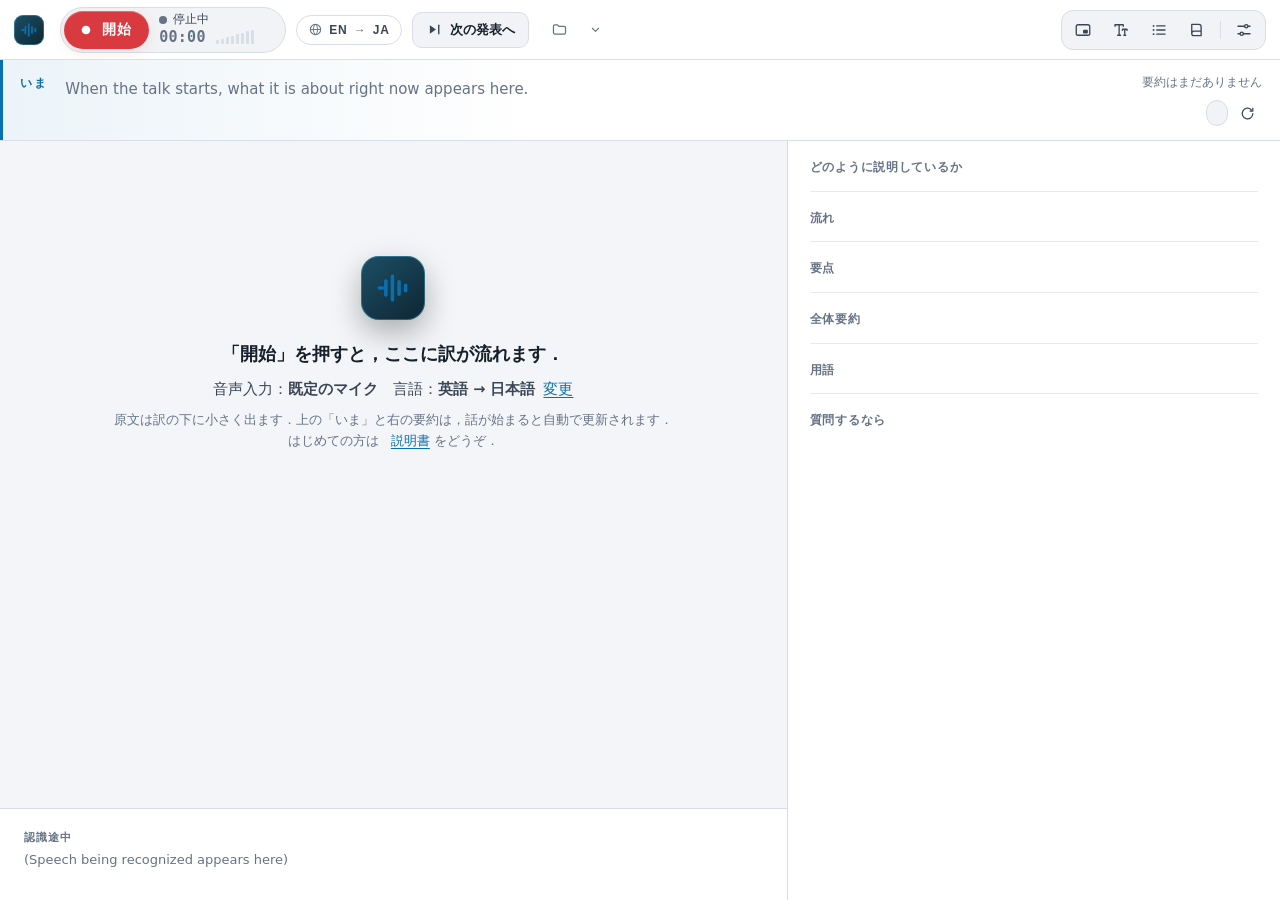
==== commit cc4a245e: "英語表示に対応（記録画面・ログ・説明書） - 表示メニューで日本語／English を切り替え（初回はブラウザの言語） - 画面の文言は assets/lang/*.en.js の辞書で置き換える（a" ====
--- a/index.html
+++ b/index.html
@@ -8,6 +8,7 @@
 <meta name="description" content="講演・学会発表を，その場で音声認識・翻訳・要約する無料の Web アプリ（Chrome 内蔵 AI を利用）">
 <link rel="icon" href="data:image/svg+xml,%3Csvg xmlns='http://www.w3.org/2000/svg' viewBox='0 0 32 32'%3E%3Crect width='32' height='32' rx='8' fill='%23131a22'/%3E%3Cpath d='M7 16h2M11 11v10M15 8v16M19 12v8M23 14v4' stroke='%2353c7f0' stroke-width='2.4' stroke-linecap='round'/%3E%3C/svg%3E">
 <link rel="stylesheet" href="assets/style.css">
+<script src="assets/i18n.js"></script>
 </head>
 <body>
 
@@ -87,6 +88,13 @@
 <div id="popView" popover class="pop">
   <div class="pop-head">表示</div>
   <div class="pop-sec">
+    <div class="pop-label">表示言語</div>
+    <div class="seg" role="radiogroup" aria-label="表示言語">
+      <label><input type="radio" name="uilang" value="ja"><span data-noi18n>日本語</span></label>
+      <label><input type="radio" name="uilang" value="en"><span data-noi18n>English</span></label>
+    </div>
+  </div>
+  <div class="pop-sec">
     <div class="pop-label">言語</div>
     <div class="seg" role="radiogroup" aria-label="表示する言語">
       <label><input type="radio" name="show" value="both"><span>訳＋原文</span></label>
@@ -284,6 +292,7 @@
 <script src="/jimakuChan/v2/js/recognizer.js"></script>
 <script src="/jimakuChan/v2/js/mic.js"></script>
 <script src="assets/store.js"></script>
+<script src="assets/lang/app.en.js"></script>
 <script src="assets/app.js"></script>
 </body>
 </html>
--- a/assets/style.css
+++ b/assets/style.css
@@ -484,3 +484,13 @@
   content: "話が始まると，ここに要約が出ます．\A 何の発表か・どう説明しているか・流れ・要点・全体要約・用語・質問の候補を，自動で更新します．";
   white-space: pre-line; display: block; margin: 12vh auto 0; max-width: 24em; text-align: center; color: var(--muted); font-size: 13.5px; line-height: 1.8; font-family: var(--font-ui);
 }
+
+/* ---- 英語表示（html[lang="en"]）：CSS の content に入れた文言の上書き */
+html[lang="en"] .topic-now:empty::before { content: "When the talk starts, what it is about right now appears here."; }
+html[lang="en"] .line .ja:empty::before { content: "Translating…"; }
+html[lang="en"] #interim:not(.active) .interim-body::before { content: "(Speech being recognized appears here)"; }
+html[lang="en"] .sec.fresh h2::after { content: "Updated"; }
+html[lang="en"] .flow li.latest .h::after { content: "Latest"; }
+html[lang="en"] #right:not(:has(.sec:not(.empty))):not(:has(#sTitle:not(:empty)))::before {
+  content: "When the talk starts, the summary appears here.\A Type of talk, how it is explained, flow, key points, overview, terms and questions to ask are updated automatically.";
+}
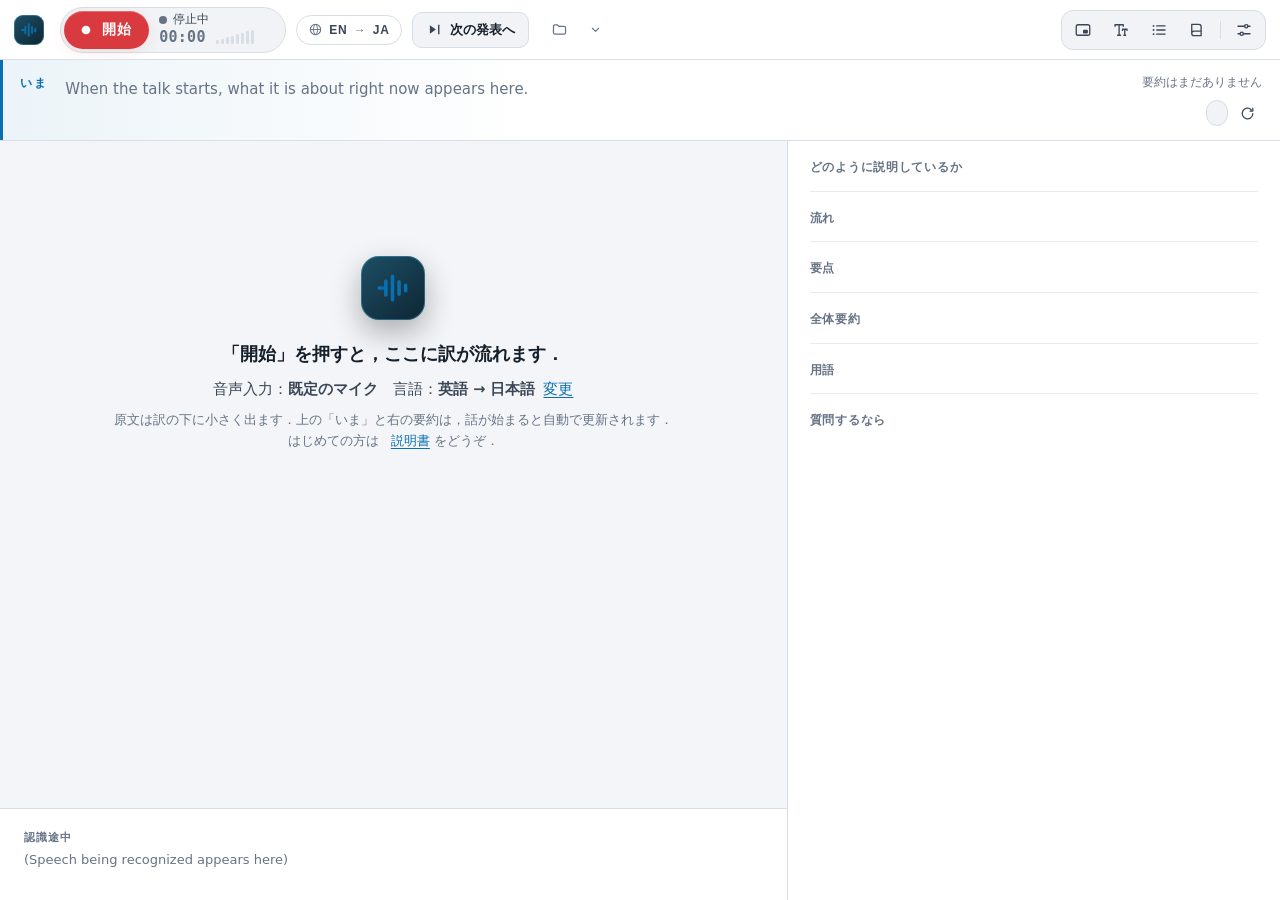
==== commit 4b628a80: "配色の切り替え（自動・ライト・ダーク）を追加 - 表示メニューとログ画面で選べる．選択はほかのタブ・小窓にも反映 - 説明書の表示メニューの説明と画面写真を更新  Co-Authored-By: Cl" ====
--- a/index.html
+++ b/index.html
@@ -7,6 +7,7 @@
 <title>学会通訳要約ちゃん</title>
 <meta name="description" content="講演・学会発表を，その場で音声認識・翻訳・要約する無料の Web アプリ（Chrome 内蔵 AI を利用）">
 <link rel="icon" href="data:image/svg+xml,%3Csvg xmlns='http://www.w3.org/2000/svg' viewBox='0 0 32 32'%3E%3Crect width='32' height='32' rx='8' fill='%23131a22'/%3E%3Cpath d='M7 16h2M11 11v10M15 8v16M19 12v8M23 14v4' stroke='%2353c7f0' stroke-width='2.4' stroke-linecap='round'/%3E%3C/svg%3E">
+<script src="assets/theme.js"></script>
 <link rel="stylesheet" href="assets/style.css">
 <script src="assets/i18n.js"></script>
 </head>
@@ -95,6 +96,14 @@
     </div>
   </div>
   <div class="pop-sec">
+    <div class="pop-label">配色</div>
+    <div class="seg" role="radiogroup" aria-label="配色">
+      <label><input type="radio" name="theme" value="auto"><span>自動</span></label>
+      <label><input type="radio" name="theme" value="light"><span>ライト</span></label>
+      <label><input type="radio" name="theme" value="dark"><span>ダーク</span></label>
+    </div>
+  </div>
+  <div class="pop-sec">
     <div class="pop-label">言語</div>
     <div class="seg" role="radiogroup" aria-label="表示する言語">
       <label><input type="radio" name="show" value="both"><span>訳＋原文</span></label>
--- a/assets/style.css
+++ b/assets/style.css
@@ -21,8 +21,18 @@
   --font-mono: "SF Mono", ui-monospace, Menlo, Consolas, monospace;
   --ease: cubic-bezier(.2, .7, .2, 1);
 }
+:root[data-theme="light"] {
+    color-scheme: light;
+    --bg: #f3f5f8; --surface: #ffffff; --surface-2: #f1f3f6; --surface-3: #e7ebf0;
+    --line: #d8dee6; --line-soft: #e7ebf0;
+    --fg: #16202b; --fg-2: #3a4655; --muted: #667385; --en: #56687c;
+    --accent: #0a6fae; --accent-ink: #ffffff; --accent-soft: rgba(10, 111, 174, .08);
+    --rec: #d93a3f; --rec-soft: rgba(217, 58, 63, .1);
+    --interim: #9a5b00; --ok: #16864d; --warn: #9a5800; --err: #c42b2b;
+    --shadow-pop: 0 18px 48px rgba(20, 30, 45, .18), 0 2px 6px rgba(20, 30, 45, .08);
+  }
 @media (prefers-color-scheme: light) {
-  :root {
+  :root:not([data-theme="dark"]) {
     color-scheme: light;
     --bg: #f3f5f8; --surface: #ffffff; --surface-2: #f1f3f6; --surface-3: #e7ebf0;
     --line: #d8dee6; --line-soft: #e7ebf0;
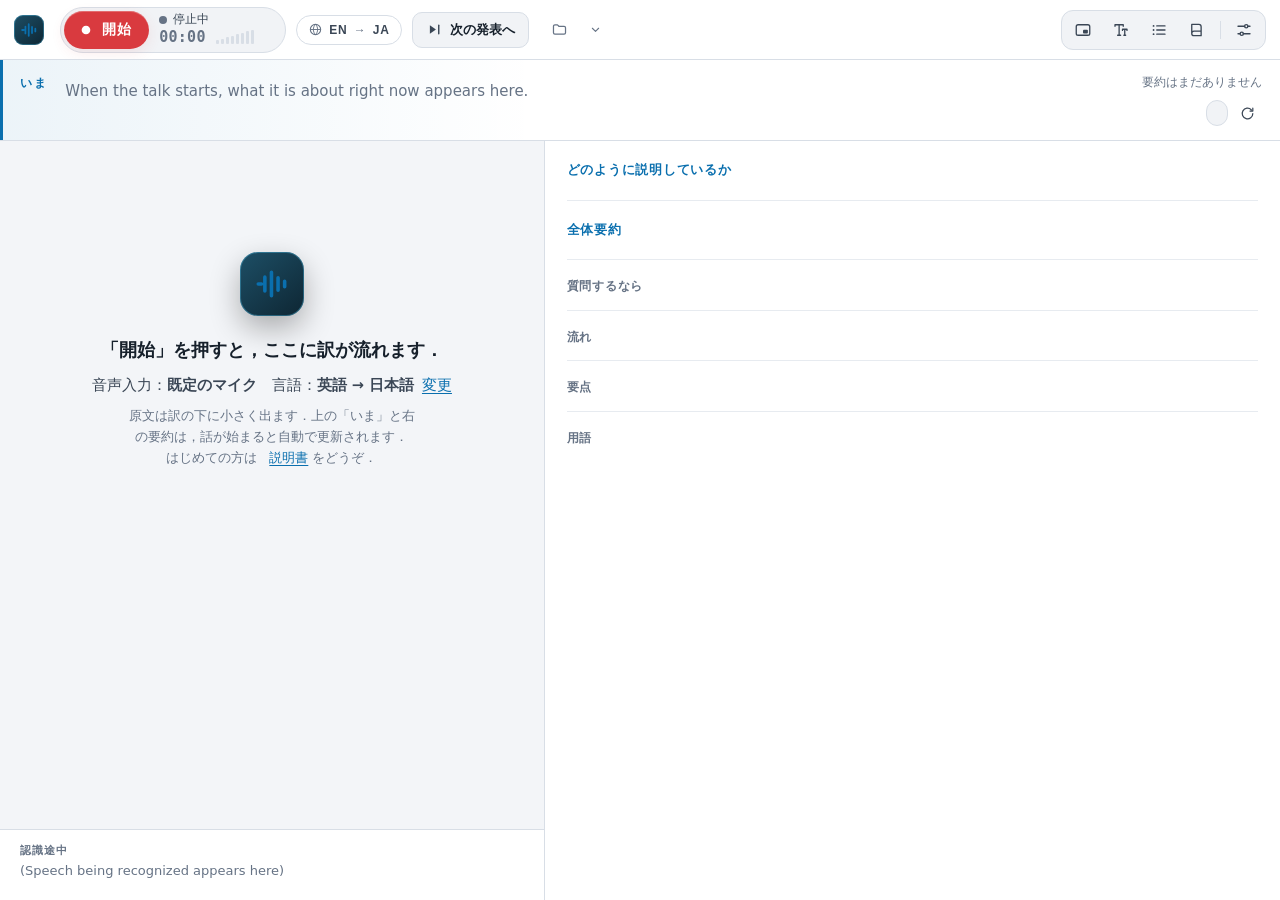
==== commit 9a9fb25d: "要約を主・書き起こしを従の配置に：説明の仕方→全体要約→質問→流れ→要点→用語の順，要約側を広く，書き起こしの文字を小さく Co-Authored-By: Claude Fable 5.2 <nore" ====
--- a/index.html
+++ b/index.html
@@ -113,8 +113,8 @@
   </div>
   <div class="pop-sec">
     <div class="pop-label">文字の大きさ</div>
-    <label class="slider"><span>書き起こし</span><input id="rngFont" type="range" min="16" max="40" step="1"><output id="outFont"></output></label>
-    <label class="slider"><span>要約</span><input id="rngSum" type="range" min="13" max="22" step="1"><output id="outSum"></output></label>
+    <label class="slider"><span>書き起こし</span><input id="rngFont" type="range" min="13" max="40" step="1"><output id="outFont"></output></label>
+    <label class="slider"><span>要約</span><input id="rngSum" type="range" min="13" max="24" step="1"><output id="outSum"></output></label>
     <label class="slider"><span>小窓</span><input id="rngPip" type="range" min="14" max="36" step="1"><output id="outPip"></output></label>
   </div>
 </div>
@@ -274,12 +274,12 @@
       <div id="sSpeaker" class="speaker"></div>
     </header>
     <nav id="toc" aria-label="要約の項目"></nav>
-    <section class="sec" id="secHow"><h2>どのように説明しているか</h2><p id="sHow"></p></section>
+    <section class="sec lead" id="secHow"><h2>どのように説明しているか</h2><p id="sHow"></p></section>
+    <section class="sec lead" id="secOverall"><h2>全体要約</h2><p id="sOverall"></p></section>
+    <section class="sec" id="secQuestions"><h2>質問するなら</h2><ul id="sQuestions" class="points"></ul></section>
     <section class="sec" id="secFlow"><h2>流れ</h2><ol id="sFlow" class="flow"></ol></section>
     <section class="sec" id="secPoints"><h2>要点</h2><ul id="sPoints" class="points"></ul></section>
-    <section class="sec" id="secOverall"><h2>全体要約</h2><p id="sOverall"></p></section>
     <section class="sec" id="secTerms"><h2>用語</h2><dl id="sTerms" class="terms"></dl></section>
-    <section class="sec" id="secQuestions"><h2>質問するなら</h2><ul id="sQuestions" class="points"></ul></section>
   </aside>
 </main>
 
--- a/assets/style.css
+++ b/assets/style.css
@@ -13,7 +13,7 @@
   --rec: #ff5a5f; --rec-soft: rgba(255, 90, 95, .16); --rec-ink: #ffffff;
   --interim: #f0c36a; --ok: #3ccf8e; --warn: #ffb547; --err: #ff6b6b;
   --shadow-pop: 0 18px 48px rgba(0, 0, 0, .5), 0 2px 6px rgba(0, 0, 0, .3);
-  --tr-size: 22px; --sum-size: 15px; --pip-size: 20px; --topic-size: 19px;
+  --tr-size: 17px; --sum-size: 16px; --pip-size: 20px; --topic-size: 21px;
   --r-sm: 8px; --r: 10px; --r-lg: 14px;
   --font-ui: "Avenir Next", "Hiragino Sans", "Hiragino Kaku Gothic ProN", "Noto Sans JP", system-ui, sans-serif;
   --font-ja: "Hiragino Sans", "Hiragino Kaku Gothic ProN", "Noto Sans JP", system-ui, sans-serif;
@@ -339,17 +339,18 @@
 
 /* ---------------------------------------------------------------- 本体 */
 #tabs { display: none; }
-main { display: grid; grid-template-columns: minmax(0, 1.6fr) minmax(340px, 1fr); min-height: 0; }
+/* 要約を主，書き起こしを従に（要約のほうを広く） */
+main { display: grid; grid-template-columns: minmax(0, 1fr) minmax(360px, 1.35fr); min-height: 0; }
 
 /* 書き起こし */
 #left { position: relative; display: grid; grid-template-rows: minmax(0, 1fr) auto; min-height: 0; border-right: 1px solid var(--line); }
-#log { overflow-y: auto; padding: 16px 24px 12px; font-family: var(--font-ja); font-size: var(--tr-size); line-height: 1.6; }
-.line { padding: 8px 0 8px 15px; border-left: 3px solid transparent; margin-left: -18px; }
-.line + .line { margin-top: 6px; }
+#log { overflow-y: auto; padding: 12px 20px 10px; font-family: var(--font-ja); font-size: var(--tr-size); line-height: 1.55; }
+.line { padding: 4px 0 4px 12px; border-left: 3px solid transparent; margin-left: -15px; }
+.line + .line { margin-top: 3px; }
 .line .meta { font-family: var(--font-mono); font-size: 11px; color: var(--muted); font-variant-numeric: tabular-nums; line-height: 1.5; }
 .line .ja { color: var(--fg-2); min-height: 1.6em; }
 .line .ja:empty::before { content: "訳しています…"; color: var(--muted); font-size: .68em; }
-.line .en { color: var(--en); font-family: var(--font-en); font-size: max(14px, .68em); line-height: 1.5; margin-top: 2px; }
+.line .en { color: var(--en); font-family: var(--font-en); font-size: max(12px, .76em); line-height: 1.45; margin-top: 1px; }
 .line.is-latest { border-left-color: var(--accent); }
 .line.is-latest .ja { color: var(--fg); }
 body.show-ja #log .en, body.show-ja #interim .en { display: none; }
@@ -372,11 +373,11 @@
   background: var(--accent); color: var(--accent-ink); border: 0; box-shadow: 0 6px 18px rgba(0, 0, 0, .35);
 }
 #jump svg { width: 16px; height: 16px; }
-#interim { padding: 8px 24px 12px; border-top: 1px solid var(--line); background: var(--surface); font-family: var(--font-ja); font-size: var(--tr-size); line-height: 1.5; min-height: 4.2em; }
+#interim { padding: 6px 20px 10px; border-top: 1px solid var(--line); background: var(--surface); font-family: var(--font-ja); font-size: var(--tr-size); line-height: 1.5; min-height: 4.2em; }
 .interim-label { font-family: var(--font-ui); font-size: 11px; color: var(--muted); letter-spacing: .08em; font-weight: 700; }
 .interim-body { max-height: 4.6em; overflow: hidden; display: flex; flex-direction: column; justify-content: flex-end; }
 #interim .ja { color: color-mix(in srgb, var(--interim) 72%, var(--fg)); }
-#interim .en { color: var(--en); font-family: var(--font-en); font-size: max(14px, .68em); }
+#interim .en { color: var(--en); font-family: var(--font-en); font-size: max(12px, .76em); }
 #interim:not(.active) .interim-body::before { content: "（聞き取り中の文がここに出ます）"; color: var(--muted); font-size: 13px; font-family: var(--font-ui); }
 
 #notice {
@@ -410,6 +411,10 @@
 .sec.fresh > :not(h2) { animation: freshbg 4s var(--ease); border-radius: 6px; }
 @keyframes freshbg { from { background: var(--accent-soft); } to { background: transparent; } }
 .sec p { margin: 0; }
+/* いちばん見たい 2 項目（どのように説明しているか・全体要約）は大きく，はっきり */
+.sec.lead { padding: 18px 0 12px; }
+.sec.lead h2 { color: var(--accent); font-size: 12.5px; }
+.sec.lead p { font-size: 1.14em; line-height: 1.8; color: var(--fg); }
 .points { margin: 0; padding: 0; list-style: none; }
 .points li { position: relative; padding-left: 1.15em; margin: 5px 0; }
 .points li::before { content: ""; position: absolute; left: .2em; top: .72em; width: 5px; height: 5px; border-radius: 50%; background: var(--accent); opacity: .7; }
@@ -491,7 +496,7 @@
 .empty { max-width: 40em; }
 .empty .hint { text-wrap: balance; }
 #right:not(:has(.sec:not(.empty))):not(:has(#sTitle:not(:empty)))::before {
-  content: "話が始まると，ここに要約が出ます．\A 何の発表か・どう説明しているか・流れ・要点・全体要約・用語・質問の候補を，自動で更新します．";
+  content: "話が始まると，ここに要約が出ます．\A 何の発表か・どう説明しているか・全体要約・質問の候補・流れ・要点・用語を，自動で更新します．";
   white-space: pre-line; display: block; margin: 12vh auto 0; max-width: 24em; text-align: center; color: var(--muted); font-size: 13.5px; line-height: 1.8; font-family: var(--font-ui);
 }
 
@@ -502,5 +507,5 @@
 html[lang="en"] .sec.fresh h2::after { content: "Updated"; }
 html[lang="en"] .flow li.latest .h::after { content: "Latest"; }
 html[lang="en"] #right:not(:has(.sec:not(.empty))):not(:has(#sTitle:not(:empty)))::before {
-  content: "When the talk starts, the summary appears here.\A Type of talk, how it is explained, flow, key points, overview, terms and questions to ask are updated automatically.";
-}
+  content: "When the talk starts, the summary appears here.\A Type of talk, how it is explained, overview, questions to ask, flow, key points and terms are updated automatically.";
+}
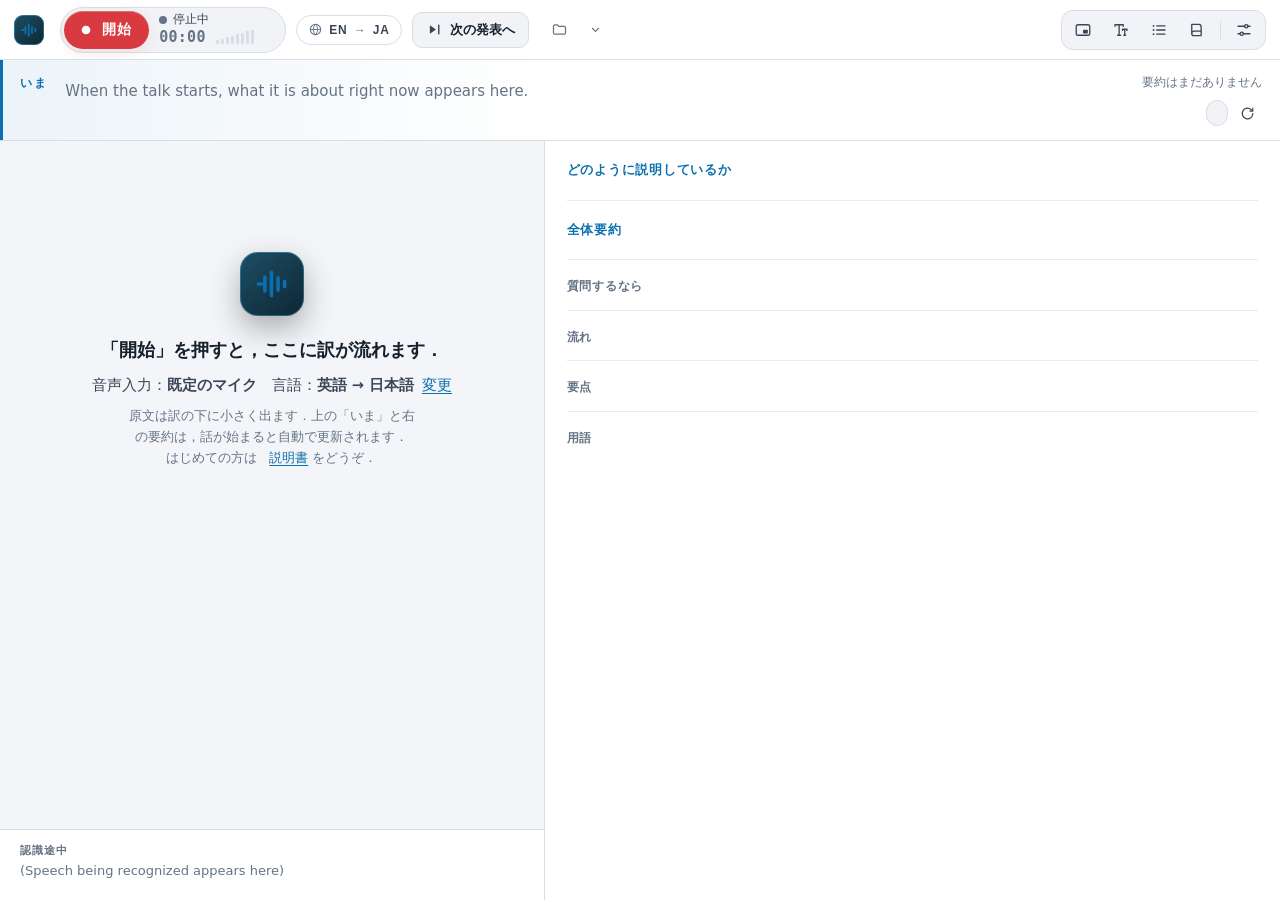
==== commit ee786b60: "発表の切り替わりで記録を自動で分ける／説明書に動画を追加 - 要約のたびに，別の発表（会議なら別の議題）が始まっていないかを内容と時間から判定（prompt.json の split） - 見つけたら" ====
--- a/index.html
+++ b/index.html
@@ -205,6 +205,22 @@
       </section>
 
       <section class="set">
+        <h3>発表の切り替わり</h3>
+        <div class="seg" role="radiogroup" aria-label="発表の切り替わり">
+          <label><input type="radio" name="autoSplit" value="auto"><span>自動で分ける</span></label>
+          <label><input type="radio" name="autoSplit" value="ask"><span>確認してから分ける</span></label>
+          <label><input type="radio" name="autoSplit" value="off"><span>分けない</span></label>
+        </div>
+        <label class="field inline"><span>発表 1 件の時間の目安</span>
+          <select id="selTalkMin">
+            <option value="0">指定しない</option><option value="5">5 分</option><option value="10">10 分</option><option value="12">12 分</option><option value="15">15 分</option>
+            <option value="20">20 分</option><option value="25">25 分</option><option value="30">30 分</option><option value="45">45 分</option><option value="60">60 分</option><option value="90">90 分</option>
+          </select>
+        </label>
+        <p class="hint">要約のたびに，別の発表（会議なら別の議題）が始まっていないかを内容と時間から調べ，始まっていたらそこで記録を分けます（Claude・ローカル LLM で要約しているとき）．「自動で分ける」は確認を出し，15 秒たつと分けます．分けたあとも「取り消す」で元に戻せます．</p>
+      </section>
+
+      <section class="set">
         <h3>要約の更新間隔</h3>
         <div class="seg" role="radiogroup" aria-label="要約の更新間隔">
           <label><input type="radio" name="interval" value="20"><span>20 秒</span></label>
@@ -250,7 +266,7 @@
 <main data-pane="left">
   <!-- ================= 書き起こし ================= -->
   <section id="left" aria-label="書き起こしと翻訳">
-    <div id="notice" hidden><span class="notice-text"></span><button type="button" class="tbtn small notice-action" hidden></button><button type="button" class="notice-close icon-btn" aria-label="閉じる"><svg><use href="#i-close"/></svg></button></div>
+    <div id="notice" hidden><span class="notice-text"></span><button type="button" class="tbtn small notice-action" hidden></button><button type="button" class="tbtn small ghost notice-action2" hidden></button><button type="button" class="notice-close icon-btn" aria-label="閉じる"><svg><use href="#i-close"/></svg></button></div>
     <div id="log">
       <div id="empty" class="empty">
         <div class="empty-mark"><svg><use href="#i-logo"/></svg></div>
--- a/assets/style.css
+++ b/assets/style.css
@@ -391,6 +391,7 @@
 #notice.err::before { background: var(--err); }
 @keyframes drop { from { opacity: 0; transform: translateY(-6px); } }
 .notice-text { flex: 1; }
+.field.inline { grid-template-columns: auto minmax(0, 12em); align-items: center; gap: 12px; margin: 12px 0 0; }
 
 /* 要約の詳細 */
 #right { overflow-y: auto; padding: 0 22px 30px; background: var(--surface); font-family: var(--font-ja); font-size: var(--sum-size); line-height: 1.72; }
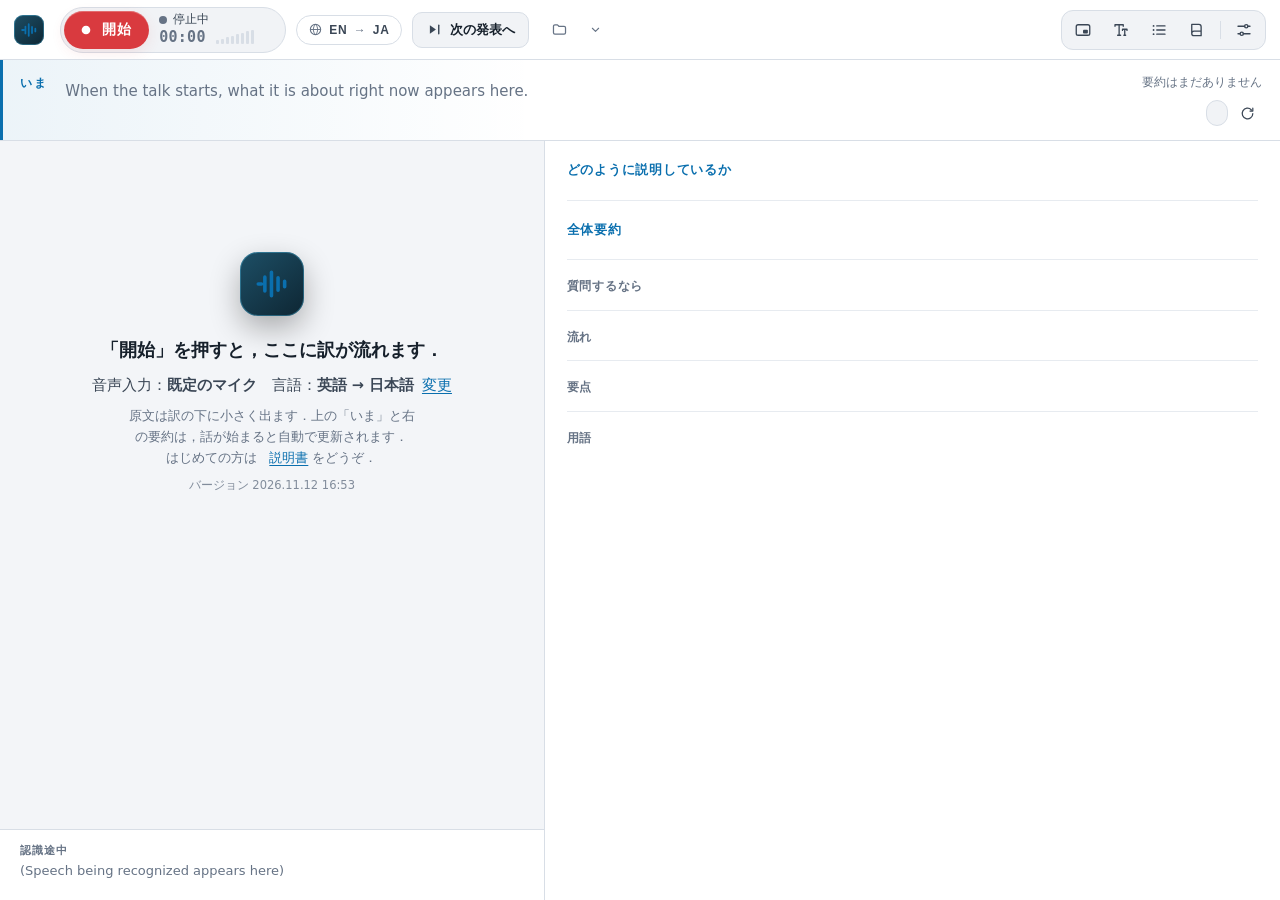
==== commit f7f0922a: "バージョン（最後に変更した日時）を表示する 設定画面の下・開始前の画面・説明書の末尾・ロゴのツールチップに出す． assets/version.js はコミット時に tools/stamp_versi" ====
--- a/index.html
+++ b/index.html
@@ -231,7 +231,7 @@
       </section>
     </div>
     <footer class="dlg-foot">
-      <p class="hint" id="settingsNote">音声入力・言語・認識・区切りの変更は，閉じたときに認識を作り直して反映します．<br><span class="credit">開発者：さよなりω/(大学教員)西村良太</span></p>
+      <p class="hint" id="settingsNote">音声入力・言語・認識・区切りの変更は，閉じたときに認識を作り直して反映します．<br><span class="credit">開発者：さよなりω/(大学教員)西村良太</span>　<span class="ver"><span>バージョン</span> <span data-version data-noi18n></span></span></p>
       <button class="tbtn primary" value="ok">完了</button>
     </footer>
   </form>
@@ -273,6 +273,7 @@
         <p class="empty-lead">「開始」を押すと，ここに訳が流れます．</p>
         <p class="empty-src">音声入力：<b id="emptyInput">既定のマイク</b>　言語：<b id="emptyLang">英語 → 日本語</b><button type="button" class="link" id="emptySettings">変更</button></p>
         <p class="hint">原文は訳の下に小さく出ます．上の「いま」と右の要約は，話が始まると自動で更新されます．<br>はじめての方は <a class="link" href="guide.html" target="_blank" rel="noopener">説明書</a> をどうぞ．</p>
+        <p class="hint empty-ver"><span class="ver"><span>バージョン</span> <span data-version data-noi18n></span></span></p>
       </div>
     </div>
     <button type="button" id="jump" hidden><svg><use href="#i-down"/></svg>最新へ<span id="jumpCount"></span></button>
@@ -319,5 +320,6 @@
 <script src="assets/store.js"></script>
 <script src="assets/lang/app.en.js"></script>
 <script src="assets/app.js"></script>
+<script src="assets/version.js"></script>
 </body>
 </html>
--- a/assets/style.css
+++ b/assets/style.css
@@ -246,6 +246,8 @@
 .dlg-foot { display: flex; align-items: flex-end; justify-content: space-between; gap: 16px; padding: 14px 22px 18px; border-top: 1px solid var(--line-soft); background: var(--surface-2); }
 .dlg-foot .hint { margin: 0; }
 .credit { display: inline-block; margin-top: 4px; color: var(--muted); }
+.ver { color: var(--muted); white-space: nowrap; font-variant-numeric: tabular-nums; }
+.empty-ver { font-size: 11.5px; opacity: .8; }
 
 .cards { display: grid; gap: 10px; }
 .cards.two { grid-template-columns: 1fr 1fr; }
